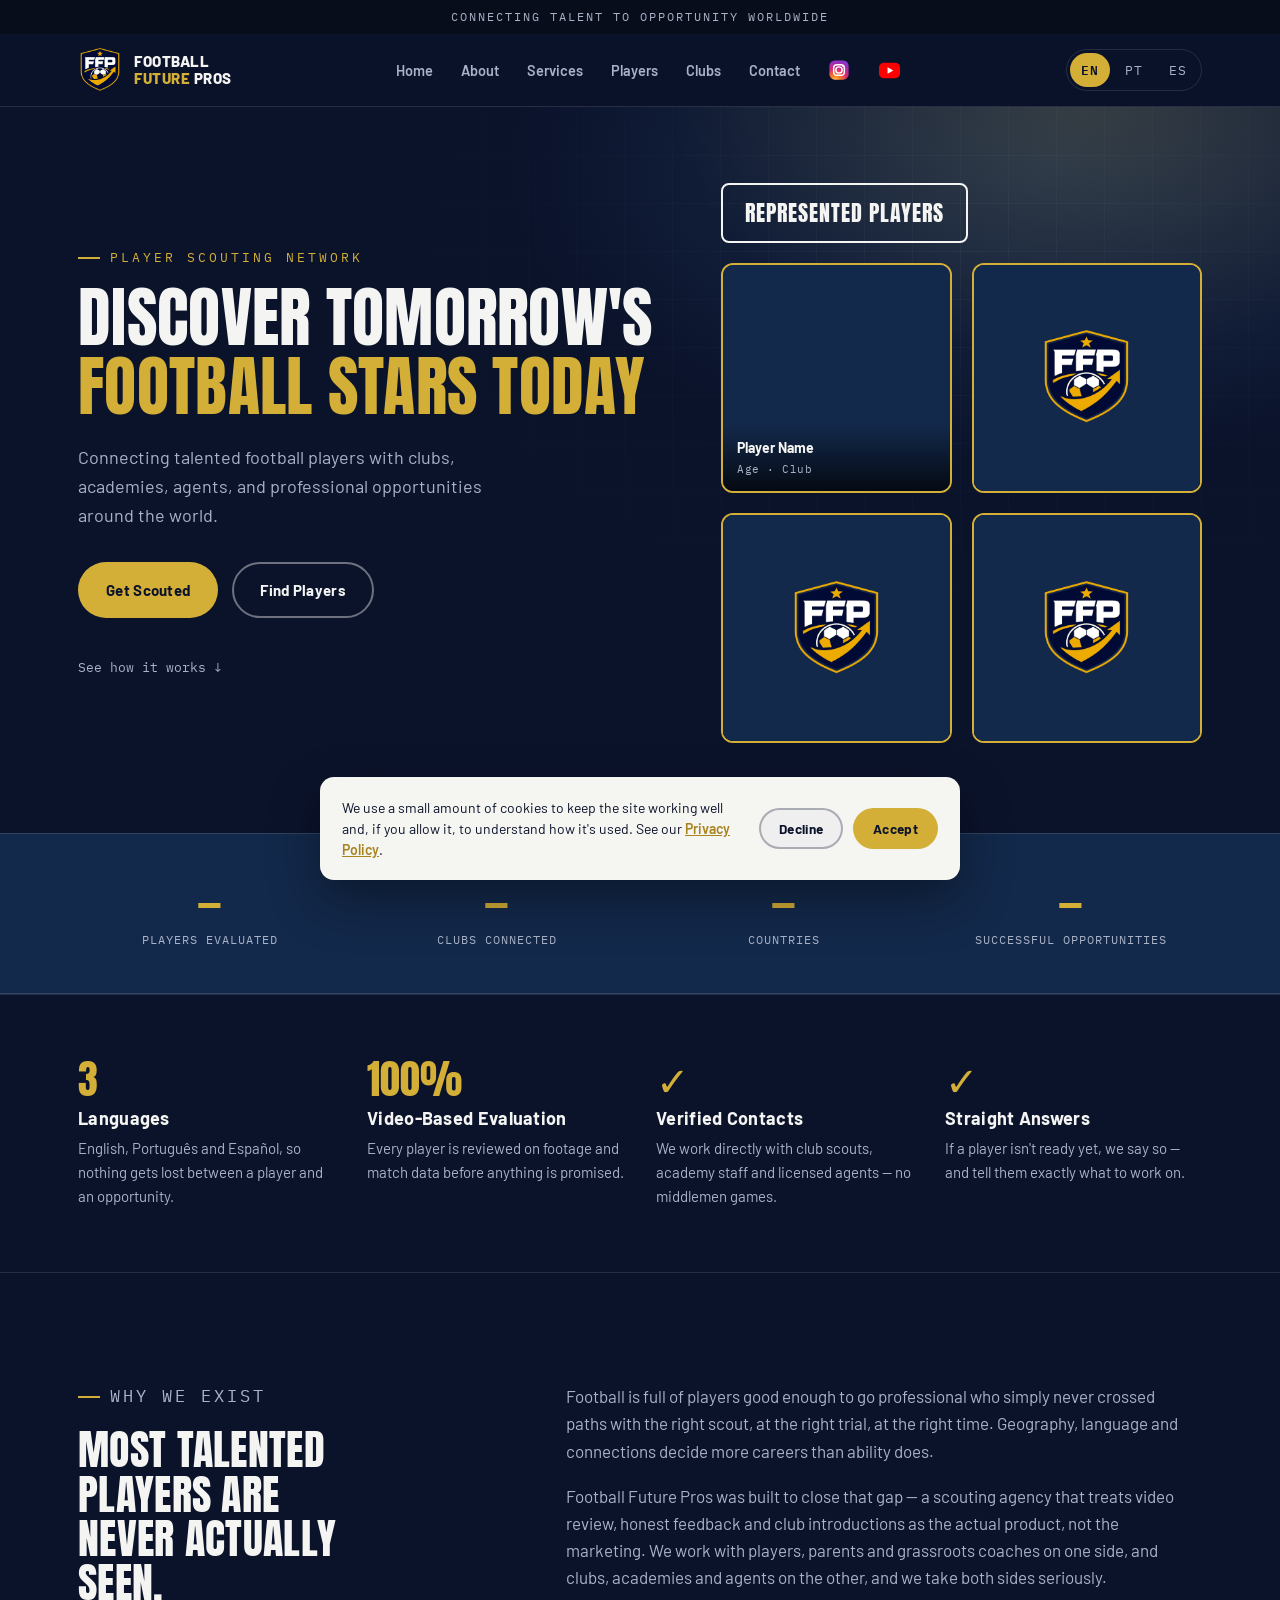
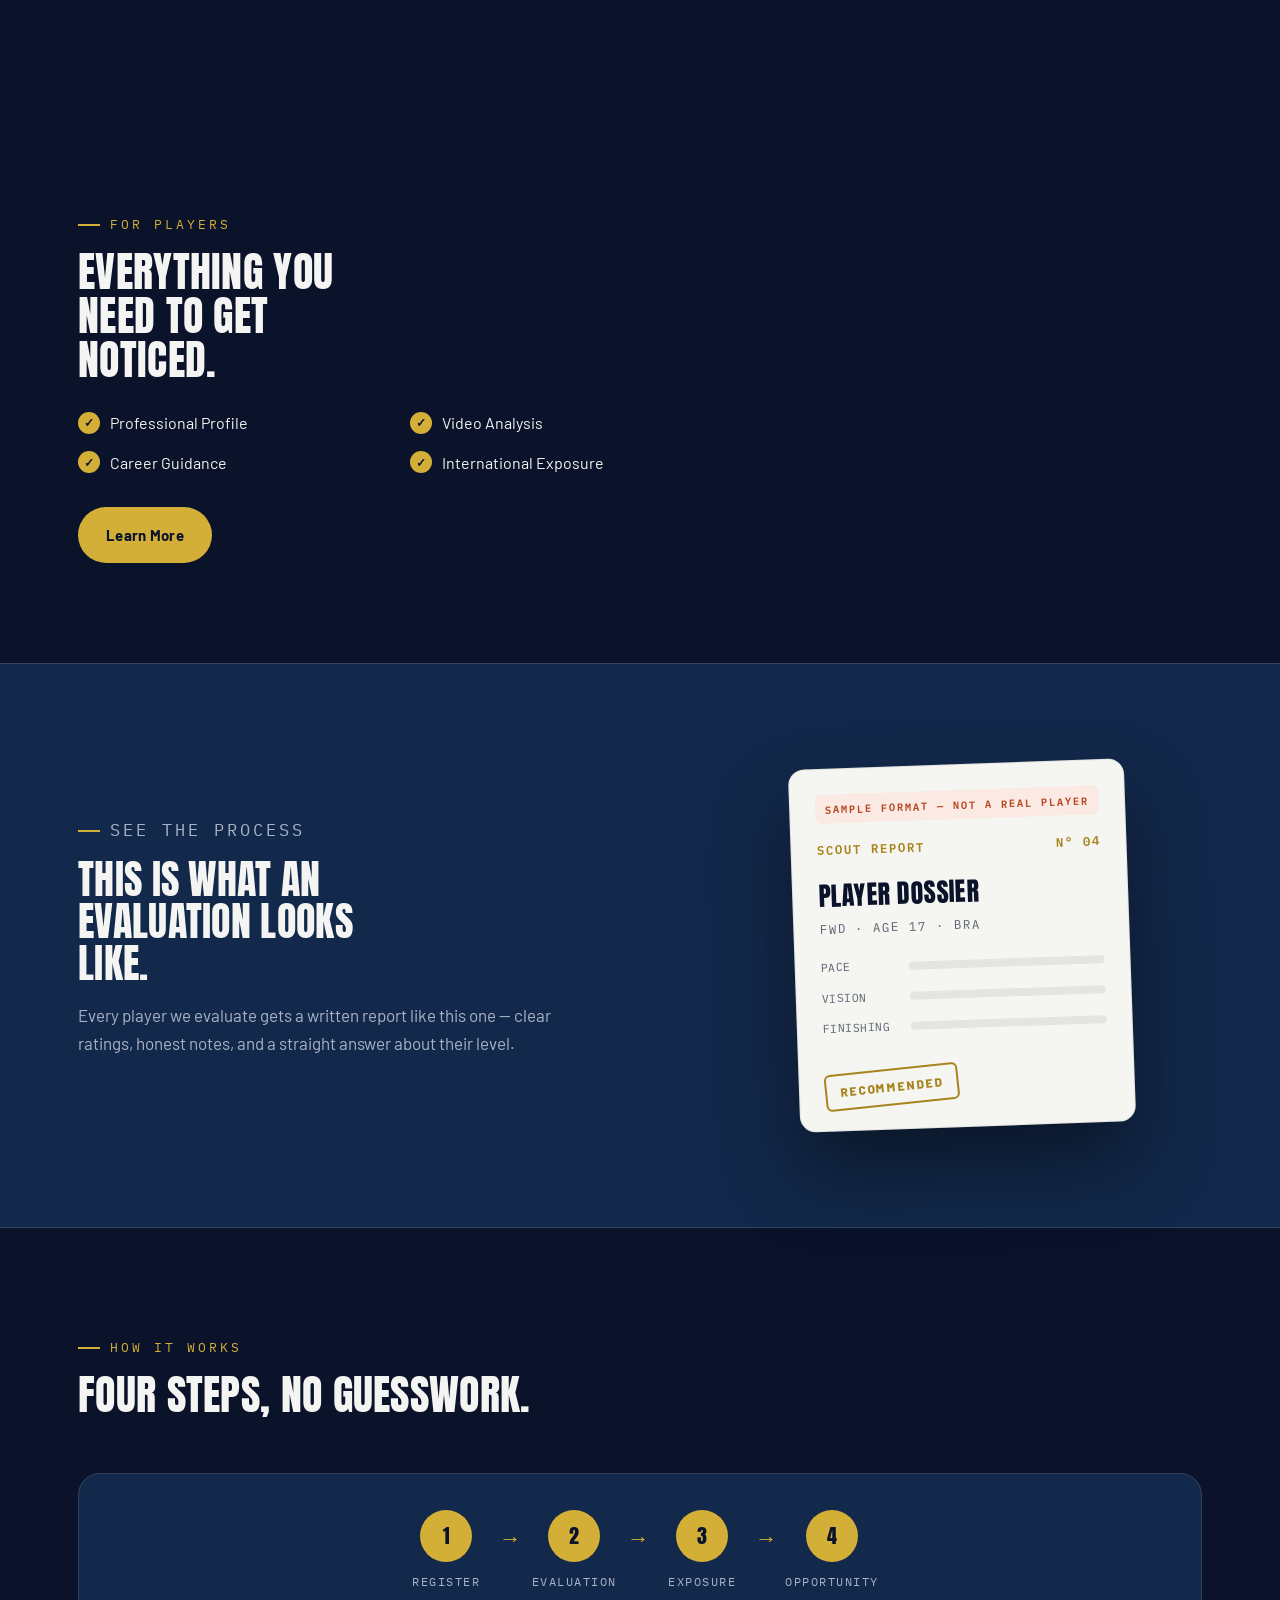
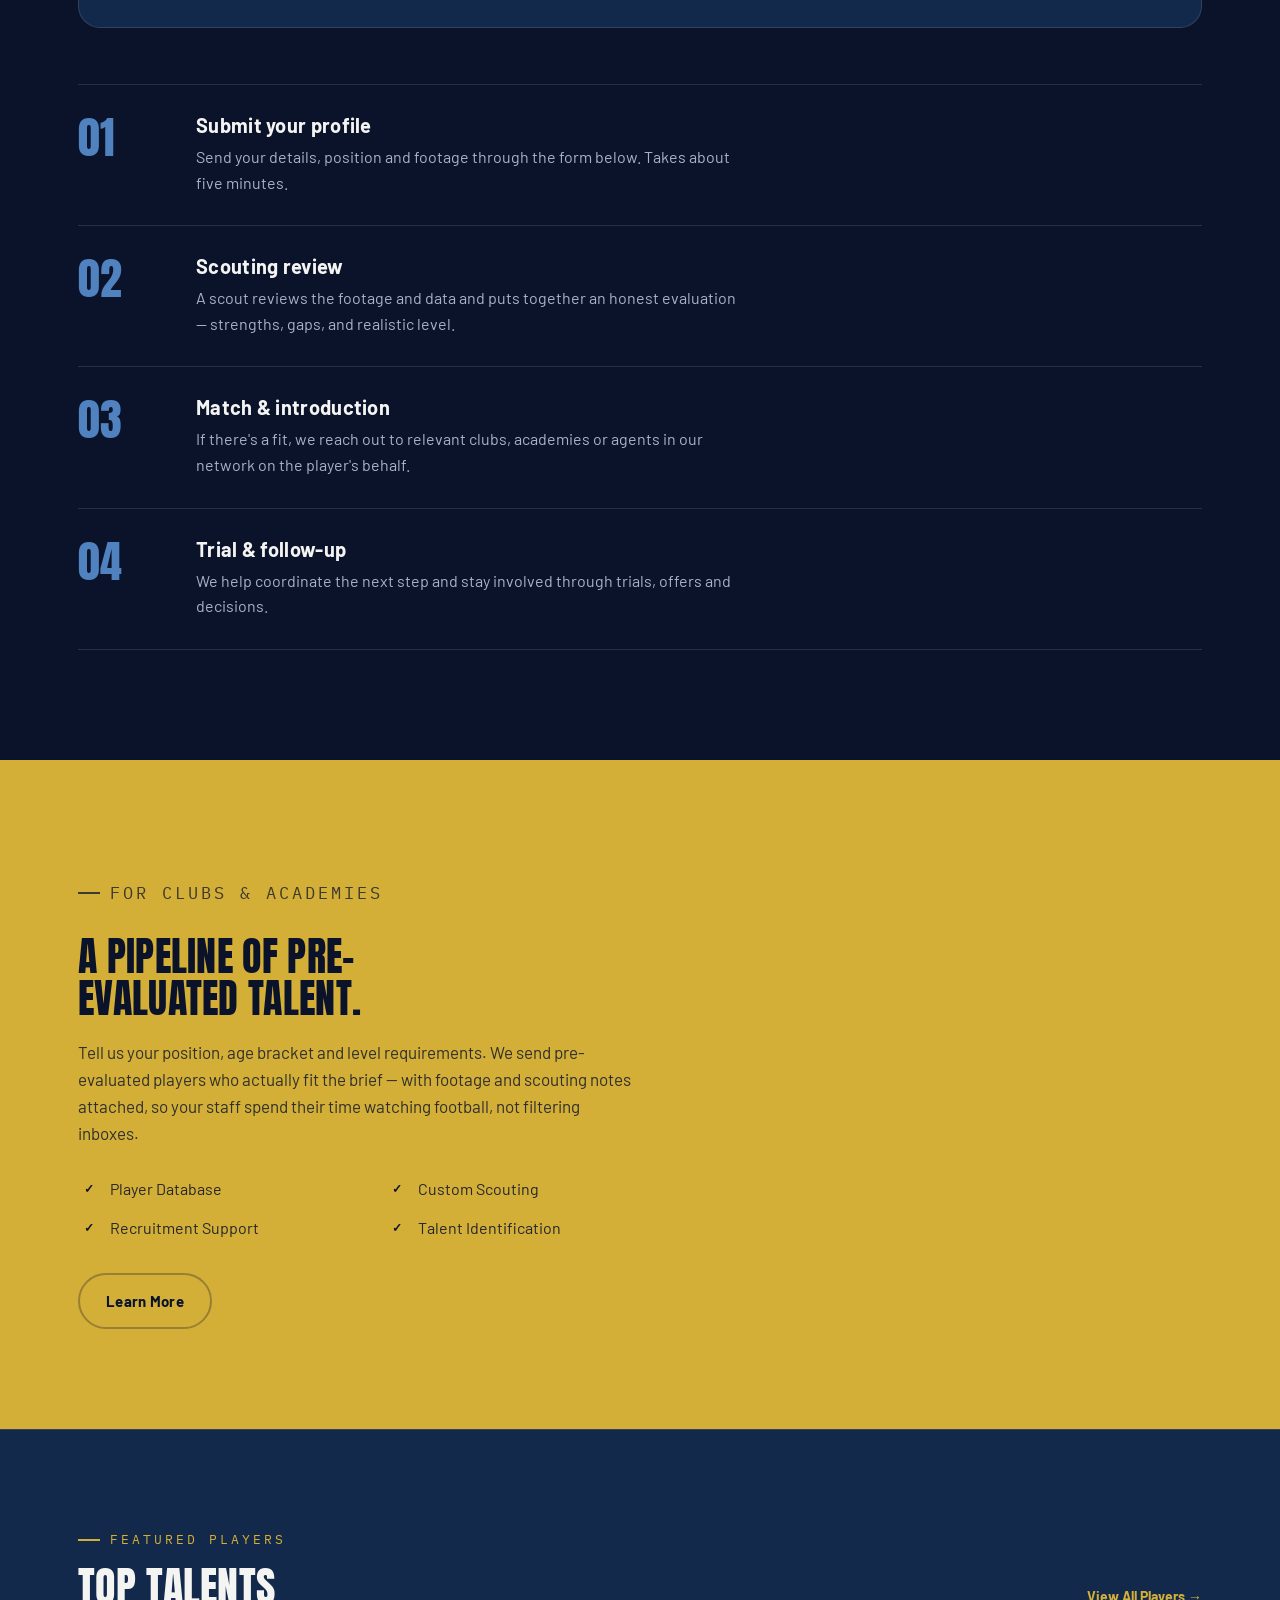
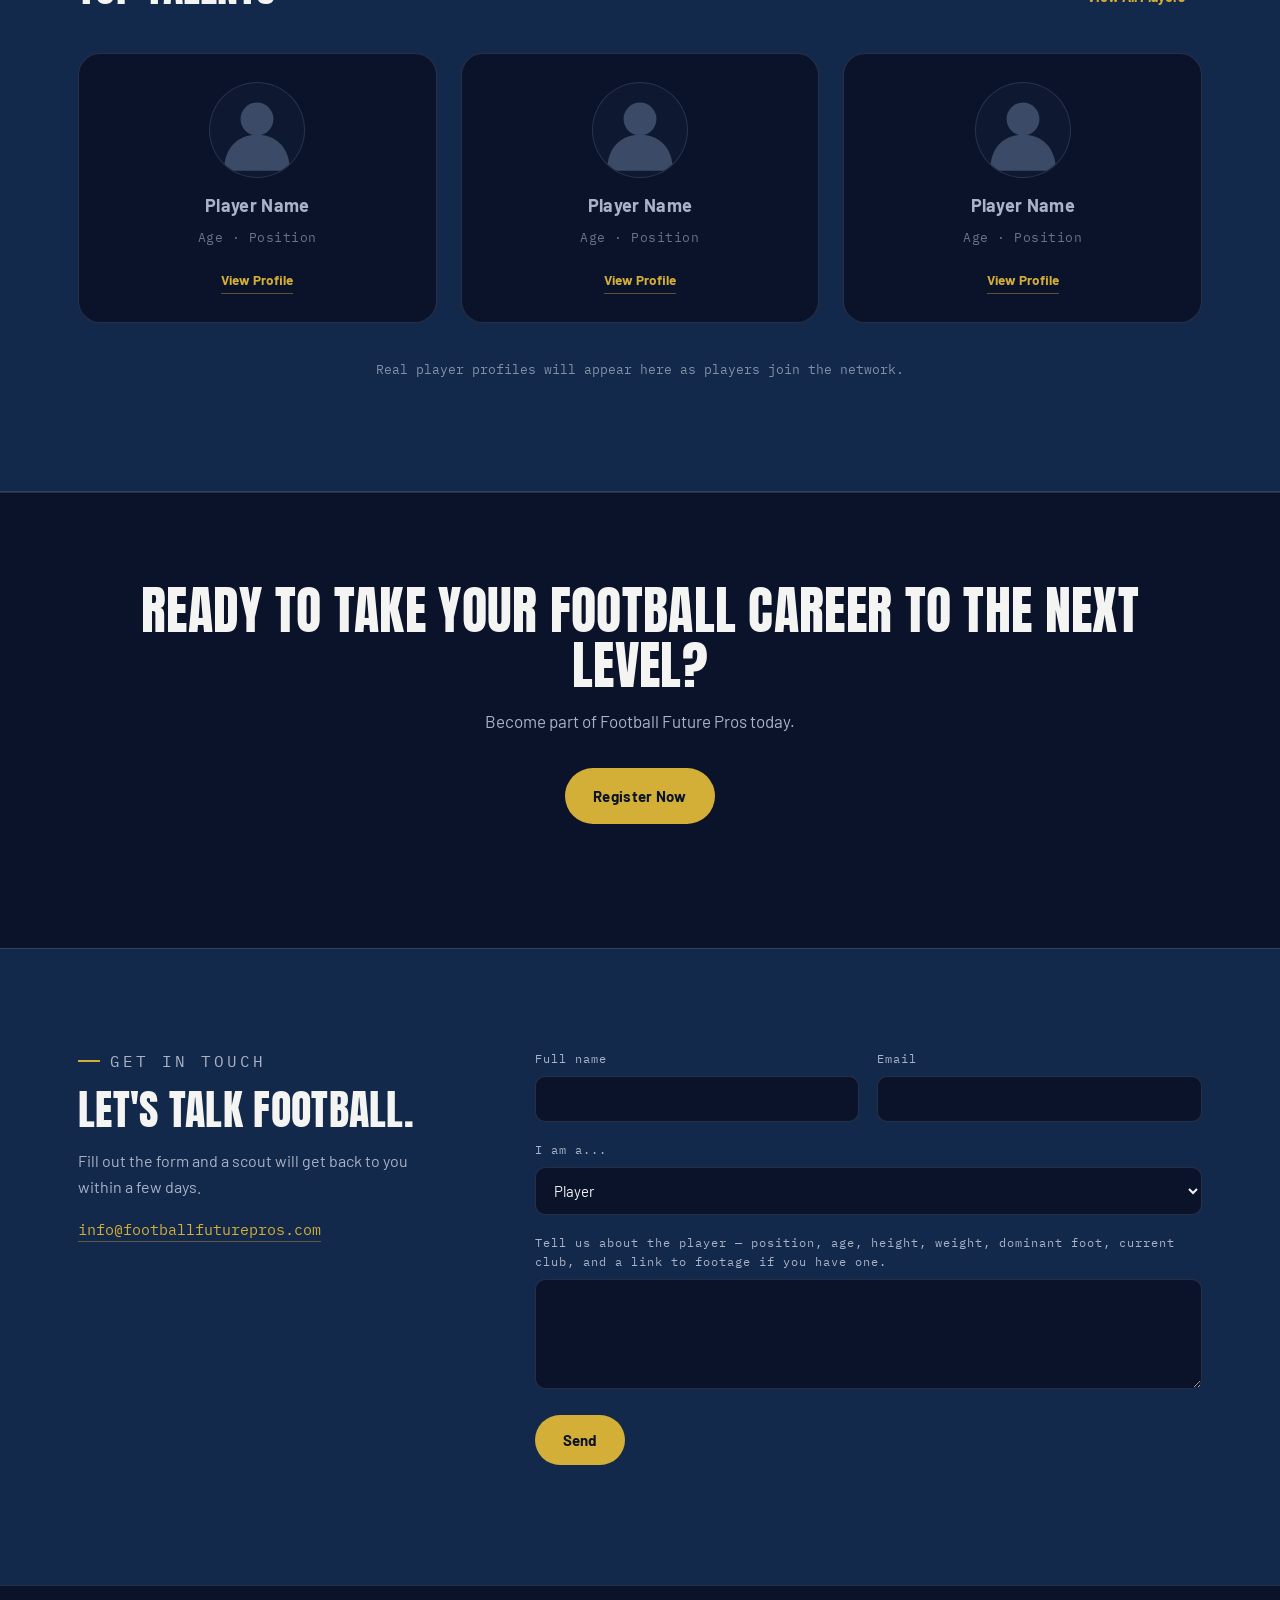
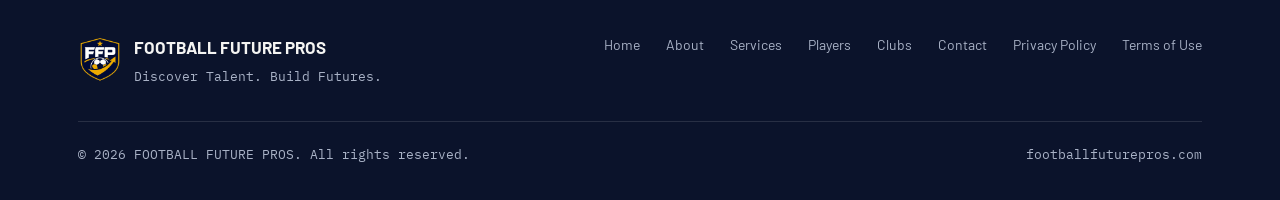
==== index.html @ 4bf9a5fc "Deixa icones de Instagram e YouTube coloridos com as cores oficiais" ====
<!DOCTYPE html>
<html lang="en">
<head>
<meta charset="UTF-8">
<meta name="viewport" content="width=device-width, initial-scale=1.0">
<title data-i18n="meta_title">Football Future Pros — Player Scouting &amp; Career Pathways</title>
<meta name="description" data-i18n-attr="content:meta_desc" content="Football Future Pros connects overlooked football talent with clubs, academies and agents worldwide.">

<link rel="icon" type="image/x-icon" href="assets/favicon.ico">
<link rel="apple-touch-icon" sizes="180x180" href="assets/apple-touch-icon-180.png">
<link rel="icon" type="image/png" sizes="192x192" href="assets/mark-badge-192.png">

<meta property="og:type" content="website">
<meta property="og:url" content="https://www.footballfuturepros.com/">
<meta property="og:title" data-i18n-attr="content:meta_title" content="Football Future Pros — Player Scouting & Career Pathways">
<meta property="og:description" data-i18n-attr="content:meta_desc" content="Football Future Pros connects overlooked football talent with clubs, academies and agents worldwide.">
<meta property="og:image" content="https://www.footballfuturepros.com/assets/og-image.png">
<meta name="twitter:card" content="summary_large_image">
<meta name="twitter:title" data-i18n-attr="content:meta_title" content="Football Future Pros">
<meta name="twitter:description" data-i18n-attr="content:meta_desc" content="Football Future Pros">
<meta name="twitter:image" content="https://www.footballfuturepros.com/assets/og-image.png">

<link rel="stylesheet" href="styles.css">
</head>
<body>

<div class="top-bar"><span data-i18n="top_bar">CONNECTING TALENT TO OPPORTUNITY WORLDWIDE</span></div>

<header class="site-header">
  <nav class="nav">
    <a href="#top" class="brand" aria-label="Football Future Pros — home">
      <img src="assets/logo-mark.png" alt="Football Future Pros" width="44" height="44" style="display:block;">
      <span class="brand-name">FOOTBALL<br><b>FUTURE</b> PROS</span>
    </a>

    <div class="nav-links" id="navLinks">
      <a href="#top" data-i18n="nav_home">Home</a>
      <a href="#about" data-i18n="nav_about">About</a>
      <a href="#process" data-i18n="nav_services">Services</a>
      <a href="#players" data-i18n="nav_players_link">Players</a>
      <a href="#clubs" data-i18n="nav_clubs_link">Clubs</a>
      <a href="#contact" data-i18n="nav_contact">Contact</a>
      <a href="https://instagram.com/footballfuturepros" target="_blank" rel="noopener" class="nav-social" aria-label="Instagram">
        <svg width="22" height="22" viewBox="0 0 24 24" aria-hidden="true">
          <defs>
            <radialGradient id="igGrad" cx="30%" cy="107%" r="150%">
              <stop offset="0%" stop-color="#FEDA75"/>
              <stop offset="18%" stop-color="#FA7E1E"/>
              <stop offset="43%" stop-color="#D62976"/>
              <stop offset="66%" stop-color="#962FBF"/>
              <stop offset="100%" stop-color="#4F5BD5"/>
            </radialGradient>
          </defs>
          <rect x="1.5" y="1.5" width="21" height="21" rx="6" fill="url(#igGrad)"/>
          <rect x="6.2" y="6.2" width="11.6" height="11.6" rx="3.6" fill="none" stroke="#FFFFFF" stroke-width="1.6"/>
          <circle cx="12" cy="12" r="3.4" fill="none" stroke="#FFFFFF" stroke-width="1.6"/>
          <circle cx="16.4" cy="7.6" r="1" fill="#FFFFFF"/>
        </svg>
      </a>
      <a href="https://youtube.com/@footballfuturepros" target="_blank" rel="noopener" class="nav-social" aria-label="YouTube">
        <svg width="23" height="23" viewBox="0 0 24 24" aria-hidden="true">
          <rect x="1" y="4" width="22" height="16" rx="5" fill="#FF0000"/>
          <path d="M10 8.5 L16 12 L10 15.5 Z" fill="#FFFFFF"/>
        </svg>
      </a>
    </div>

    <div class="nav-right">
      <div class="lang-switch" role="group" aria-label="Language">
        <button data-lang="en" type="button">EN</button>
        <button data-lang="pt" type="button">PT</button>
        <button data-lang="es" type="button">ES</button>
      </div>
      <button class="nav-toggle" id="navToggle" aria-label="Menu" aria-expanded="false">☰</button>
    </div>
  </nav>
</header>

<main id="top">

  <!-- HERO -->
  <section class="hero">
    <div class="wrap">
      <div>
        <p class="eyebrow" data-i18n="hero_eyebrow">PLAYER SCOUTING NETWORK</p>
        <h1><span data-i18n="hero_h1a">Discover Tomorrow's</span> <span class="gold" data-i18n="hero_h1_gold">Football Stars Today</span></h1>
        <p class="hero-sub" data-i18n="hero_sub">Connecting talented football players with clubs, academies, agents, and professional opportunities around the world.</p>
        <div class="hero-ctas">
          <a href="#contact" class="btn btn-gold" data-i18n="hero_cta_player">Get Scouted</a>
          <a href="#players" class="btn btn-outline" data-i18n="hero_cta_club">Find Players</a>
        </div>
        <a href="#process" class="hero-scroll"><span data-i18n="hero_scroll">See how it works</span> ↓</a>
      </div>

      <div class="agenciados reveal">
        <span class="agenciados-label" data-i18n="agents_label">REPRESENTED PLAYERS</span>
        <div class="agenciados-grid">
          <div class="agent-card" data-video="" data-photo="" data-youtube="C8HUbFKkeRc">
            <div class="agent-media">
              <div class="agent-placeholder"><img src="assets/logo-mark.png" class="agent-logo" alt="Football Future Pros"></div>
            </div>
            <div class="agent-overlay">
              <span class="agent-name" data-i18n="players_name_ph">Player Name</span>
              <span class="agent-meta"><span data-i18n="players_age_ph">Age</span> · <span data-i18n="players_club_ph">Club</span></span>
            </div>
          </div>
          <div class="agent-card" data-video="" data-photo="">
            <div class="agent-media">
              <div class="agent-placeholder"><img src="assets/logo-mark.png" class="agent-logo" alt="Football Future Pros"></div>
            </div>
            <div class="agent-overlay">
              <span class="agent-name" data-i18n="players_name_ph">Player Name</span>
              <span class="agent-meta"><span data-i18n="players_age_ph">Age</span> · <span data-i18n="players_club_ph">Club</span></span>
            </div>
          </div>
          <div class="agent-card" data-video="" data-photo="">
            <div class="agent-media">
              <div class="agent-placeholder"><img src="assets/logo-mark.png" class="agent-logo" alt="Football Future Pros"></div>
            </div>
            <div class="agent-overlay">
              <span class="agent-name" data-i18n="players_name_ph">Player Name</span>
              <span class="agent-meta"><span data-i18n="players_age_ph">Age</span> · <span data-i18n="players_club_ph">Club</span></span>
            </div>
          </div>
          <div class="agent-card" data-video="" data-photo="">
            <div class="agent-media">
              <div class="agent-placeholder"><img src="assets/logo-mark.png" class="agent-logo" alt="Football Future Pros"></div>
            </div>
            <div class="agent-overlay">
              <span class="agent-name" data-i18n="players_name_ph">Player Name</span>
              <span class="agent-meta"><span data-i18n="players_age_ph">Age</span> · <span data-i18n="players_club_ph">Club</span></span>
            </div>
          </div>
        </div>
      </div>
    </div>
  </section>

  <!--
    STATS BAR — placeholders on purpose.
    Once you have real numbers, replace the "—" inside each .stat-num span below.
    Example: <span class="stat-num">1,240+</span>
  -->
  <section class="stats-bar">
    <div class="wrap">
      <div class="stats-grid">
        <div class="stat-item">
          <span class="stat-num">—</span>
          <span class="stat-label" data-i18n="stats_item1">Players Evaluated</span>
        </div>
        <div class="stat-item">
          <span class="stat-num">—</span>
          <span class="stat-label" data-i18n="stats_item2">Clubs Connected</span>
        </div>
        <div class="stat-item">
          <span class="stat-num">—</span>
          <span class="stat-label" data-i18n="stats_item3">Countries</span>
        </div>
        <div class="stat-item">
          <span class="stat-num">—</span>
          <span class="stat-label" data-i18n="stats_item4">Successful Opportunities</span>
        </div>
      </div>
    </div>
  </section>

  <!-- TRUST STRIP -->
  <section class="trust">
    <div class="wrap">
      <div class="trust-grid">
        <div class="trust-item reveal">
          <span class="trust-big">3</span>
          <h3 data-i18n="trust4_title">Languages</h3>
          <p data-i18n="trust4_desc">English, Português and Español, so nothing gets lost.</p>
        </div>
        <div class="trust-item reveal">
          <span class="trust-big">100%</span>
          <h3 data-i18n="trust1_title">Video-Based Evaluation</h3>
          <p data-i18n="trust1_desc">Every player is reviewed on footage and match data before anything is promised.</p>
        </div>
        <div class="trust-item reveal">
          <span class="trust-big">✓</span>
          <h3 data-i18n="trust2_title">Verified Contacts</h3>
          <p data-i18n="trust2_desc">We work directly with club scouts, academy staff and licensed agents.</p>
        </div>
        <div class="trust-item reveal">
          <span class="trust-big">✓</span>
          <h3 data-i18n="trust3_title">Straight Answers</h3>
          <p data-i18n="trust3_desc">If a player isn't ready yet, we say so — and tell them what to work on.</p>
        </div>
      </div>
    </div>
  </section>

  <!-- ABOUT -->
  <section class="about" id="about">
    <div class="wrap about-grid">
      <div>
        <p class="eyebrow" data-i18n="about_eyebrow">WHY WE EXIST</p>
        <h2 class="reveal" data-i18n="about_title">Most talented players are never actually seen.</h2>
      </div>
      <div class="reveal">
        <p data-i18n="about_p1">Football is full of players good enough to go professional who simply never crossed paths with the right scout, at the right trial, at the right time.</p>
        <p data-i18n="about_p2">Football Future Pros was built to close that gap — a scouting agency that treats video review, honest feedback and club introductions as the actual product, not the marketing.</p>
      </div>
    </div>
  </section>

  <!-- FOR PLAYERS -->
  <section class="fp-fc" id="players">
    <div class="wrap">
      <div class="fp-fc-card reveal">
        <p class="eyebrow" data-i18n="fp_eyebrow">FOR PLAYERS</p>
        <h2 data-i18n="fp_title">Everything you need to get noticed.</h2>
        <ul class="check-list">
          <li><span data-i18n="fp_item1">Professional Profile</span></li>
          <li><span data-i18n="fp_item2">Video Analysis</span></li>
          <li><span data-i18n="fp_item3">Career Guidance</span></li>
          <li><span data-i18n="fp_item4">International Exposure</span></li>
        </ul>
        <a href="#contact" class="btn btn-gold" data-i18n="learn_more">Learn More</a>
      </div>
    </div>
  </section>

  <!-- SAMPLE SCOUT REPORT -->
  <section class="sample" id="sample">
    <div class="wrap sample-grid">
      <div>
        <p class="eyebrow" data-i18n="sample_eyebrow">SEE THE PROCESS</p>
        <h2 class="reveal" data-i18n="sample_title">This is what an evaluation looks like.</h2>
        <p data-i18n="sample_body">Every player we evaluate gets a written report like this one — clear ratings, honest notes, and a straight answer about their level.</p>
      </div>
      <div class="report-card reveal" id="sampleCard">
        <span class="rc-sample-tag" data-i18n="sample_tag">SAMPLE FORMAT — NOT A REAL PLAYER</span>
        <div class="rc-top"><span data-i18n="card_title">SCOUT REPORT</span><span data-i18n="card_number">N° 04</span></div>
        <div class="rc-name" data-i18n="card_name">Player Dossier</div>
        <div class="rc-pos" data-i18n="card_pos">FWD · AGE 17 · BRA</div>
        <div class="rc-bar"><span class="rc-label" data-i18n="card_pace">PACE</span><div class="rc-track"><div class="rc-fill" data-pct="88"></div></div></div>
        <div class="rc-bar"><span class="rc-label" data-i18n="card_vision">VISION</span><div class="rc-track"><div class="rc-fill" data-pct="76"></div></div></div>
        <div class="rc-bar"><span class="rc-label" data-i18n="card_finish">FINISHING</span><div class="rc-track"><div class="rc-fill" data-pct="91"></div></div></div>
        <span class="rc-stamp" data-i18n="card_stamp">RECOMMENDED</span>
      </div>
    </div>
  </section>

  <!-- PROCESS -->
  <section class="process" id="process">
    <div class="wrap">
      <div class="process-head">
        <p class="eyebrow" data-i18n="process_eyebrow">HOW IT WORKS</p>
        <h2 class="reveal" data-i18n="process_title">Four steps, no guesswork.</h2>
      </div>
      <div class="process-flow reveal">
        <div class="pf-node">
          <div class="pf-circle">1</div>
          <div class="pf-label" data-i18n="process_l1">Register</div>
        </div>
        <div class="pf-arrow">→</div>
        <div class="pf-node">
          <div class="pf-circle">2</div>
          <div class="pf-label" data-i18n="process_l2">Evaluation</div>
        </div>
        <div class="pf-arrow">→</div>
        <div class="pf-node">
          <div class="pf-circle">3</div>
          <div class="pf-label" data-i18n="process_l3">Exposure</div>
        </div>
        <div class="pf-arrow">→</div>
        <div class="pf-node">
          <div class="pf-circle">4</div>
          <div class="pf-label" data-i18n="process_l4">Opportunity</div>
        </div>
      </div>
      <div class="process-list">
        <div class="process-item reveal">
          <span class="process-step">01</span>
          <div><h3 data-i18n="p1_title">Submit your profile</h3><p data-i18n="p1_desc">Send your details, position and footage through the form below. Takes about five minutes.</p></div>
        </div>
        <div class="process-item reveal">
          <span class="process-step">02</span>
          <div><h3 data-i18n="p2_title">Scouting review</h3><p data-i18n="p2_desc">A scout reviews the footage and data and puts together an honest evaluation.</p></div>
        </div>
        <div class="process-item reveal">
          <span class="process-step">03</span>
          <div><h3 data-i18n="p3_title">Match &amp; introduction</h3><p data-i18n="p3_desc">If there's a fit, we reach out to relevant clubs, academies or agents on the player's behalf.</p></div>
        </div>
        <div class="process-item reveal">
          <span class="process-step">04</span>
          <div><h3 data-i18n="p4_title">Trial &amp; follow-up</h3><p data-i18n="p4_desc">We help coordinate the next step and stay involved through trials, offers and decisions.</p></div>
        </div>
      </div>
    </div>
  </section>

  <!-- CLUBS -->
  <section class="clubs" id="clubs">
    <div class="wrap clubs-grid">
      <div>
        <p class="eyebrow" data-i18n="fc_eyebrow">FOR CLUBS &amp; ACADEMIES</p>
        <h2 class="reveal" data-i18n="fc_title">A pipeline of pre-evaluated talent.</h2>
        <p data-i18n="clubs_p">Tell us your position, age bracket and level requirements. We send pre-evaluated players who actually fit the brief, with footage and scouting notes attached.</p>
        <ul class="check-list check-list-dark">
          <li><span data-i18n="fc_item1">Player Database</span></li>
          <li><span data-i18n="fc_item2">Custom Scouting</span></li>
          <li><span data-i18n="fc_item3">Recruitment Support</span></li>
          <li><span data-i18n="fc_item4">Talent Identification</span></li>
        </ul>
        <a href="#contact" class="btn btn-outline-dark" data-i18n="learn_more">Learn More</a>
      </div>
    </div>
  </section>

  <!--
    FEATURED PLAYERS — template cards, ready for real players.
    To add a real player: replace the avatar-placeholder div with a real <img>,
    and swap the data-i18n placeholder spans for the player's actual name, age and position.
  -->
  <section class="players" id="featured-players">
    <div class="wrap">
      <div class="players-head players-head-row">
        <div>
          <p class="eyebrow" data-i18n="players_eyebrow">FEATURED PLAYERS</p>
          <h2 class="reveal" data-i18n="players_title">Top Talents</h2>
        </div>
        <a href="#contact" class="players-viewall"><span data-i18n="view_all_players">View All Players</span> →</a>
      </div>
      <div class="players-grid">
        <div class="player-card reveal">
          <div class="avatar-placeholder">
            <svg viewBox="0 0 120 120" aria-hidden="true"><circle cx="60" cy="46" r="21" fill="#3B4A66"/><path d="M18 112 C18 82 36 66 60 66 C84 66 102 82 102 112 Z" fill="#3B4A66"/></svg>
          </div>
          <h3 data-i18n="players_name_ph">Player Name</h3>
          <p class="player-meta"><span data-i18n="players_age_ph">Age</span> · <span data-i18n="players_pos_ph">Position</span></p>
          <a href="#contact" class="player-link" data-i18n="players_view">View Profile</a>
        </div>
        <div class="player-card reveal">
          <div class="avatar-placeholder">
            <svg viewBox="0 0 120 120" aria-hidden="true"><circle cx="60" cy="46" r="21" fill="#3B4A66"/><path d="M18 112 C18 82 36 66 60 66 C84 66 102 82 102 112 Z" fill="#3B4A66"/></svg>
          </div>
          <h3 data-i18n="players_name_ph">Player Name</h3>
          <p class="player-meta"><span data-i18n="players_age_ph">Age</span> · <span data-i18n="players_pos_ph">Position</span></p>
          <a href="#contact" class="player-link" data-i18n="players_view">View Profile</a>
        </div>
        <div class="player-card reveal">
          <div class="avatar-placeholder">
            <svg viewBox="0 0 120 120" aria-hidden="true"><circle cx="60" cy="46" r="21" fill="#3B4A66"/><path d="M18 112 C18 82 36 66 60 66 C84 66 102 82 102 112 Z" fill="#3B4A66"/></svg>
          </div>
          <h3 data-i18n="players_name_ph">Player Name</h3>
          <p class="player-meta"><span data-i18n="players_age_ph">Age</span> · <span data-i18n="players_pos_ph">Position</span></p>
          <a href="#contact" class="player-link" data-i18n="players_view">View Profile</a>
        </div>
      </div>
      <p class="players-note" data-i18n="players_note">Real player profiles will appear here as players join the network.</p>
    </div>
  </section>

  <!-- CTA BAND -->
  <section class="cta-band">
    <div class="wrap">
      <h2 class="reveal" data-i18n="cta_title">Ready to Take Your Football Career to the Next Level?</h2>
      <p data-i18n="cta_sub">Become part of Football Future Pros today.</p>
      <div class="hero-ctas">
        <a href="#contact" class="btn btn-gold" data-i18n="cta_player">Register Now</a>
      </div>
    </div>
  </section>

  <!-- CONTACT -->
  <section class="contact" id="contact">
    <div class="wrap contact-grid">
      <div class="contact-side">
        <p class="eyebrow" data-i18n="contact_eyebrow">GET IN TOUCH</p>
        <h2 data-i18n="contact_title">Let's talk football.</h2>
        <p data-i18n="contact_sub">Fill out the form and a scout will get back to you.</p>
        <a class="contact-email" id="contactEmail" href="mailto:info@footballfuturepros.com">info@footballfuturepros.com</a>
      </div>
      <div>
        <form class="ffp-form" id="ffpForm" action="https://formspree.io/f/xrenjwyb" method="POST">
          <div class="form-row">
            <div class="field">
              <label for="fname" data-i18n="form_name">Full name</label>
              <input id="fname" name="name" type="text" required>
            </div>
            <div class="field">
              <label for="femail" data-i18n="form_email">Email</label>
              <input id="femail" name="email" type="email" required>
            </div>
          </div>
          <div class="field">
            <label for="frole" data-i18n="form_role">I am a...</label>
            <select id="frole" name="role">
              <option data-i18n="role_player" value="Player">Player</option>
              <option data-i18n="role_parent" value="Parent/Guardian">Parent / Guardian</option>
              <option data-i18n="role_club" value="Club/Academy">Club / Academy</option>
              <option data-i18n="role_agent" value="Agent">Agent</option>
              <option data-i18n="role_other" value="Other">Other</option>
            </select>
          </div>
          <div class="field">
            <label for="fmsg" data-i18n="form_message">Tell us about the player</label>
            <textarea id="fmsg" name="message" required></textarea>
          </div>
          <div style="display:flex; align-items:center; gap:18px; flex-wrap:wrap;">
            <button type="submit" class="btn btn-gold" data-i18n="form_submit">Send</button>
            <span class="form-status" id="formStatus"></span>
          </div>
        </form>
      </div>
    </div>
  </section>

</main>

<footer>
  <div class="wrap">
    <div class="footer-grid">
      <div class="footer-brand">
        <img src="assets/logo-mark.png" alt="Football Future Pros" width="44" height="44" style="display:block;">
        <div>
          <strong>FOOTBALL FUTURE PROS</strong>
          <span data-i18n="footer_tagline">Player scouting &amp; career pathways.</span>
        </div>
      </div>
      <div class="footer-links">
        <a href="#top" data-i18n="nav_home">Home</a>
        <a href="#about" data-i18n="nav_about">About</a>
        <a href="#process" data-i18n="nav_services">Services</a>
        <a href="#players" data-i18n="nav_players_link">Players</a>
        <a href="#clubs" data-i18n="nav_clubs_link">Clubs</a>
        <a href="#contact" data-i18n="nav_contact">Contact</a>
        <a href="privacy.html" data-i18n="nav_privacy">Privacy Policy</a>
        <a href="terms.html" data-i18n="nav_terms">Terms of Use</a>
      </div>
    </div>
    <div class="footer-bottom">
      <span>© <span id="year">2026</span> FOOTBALL FUTURE PROS. <span data-i18n="footer_rights">All rights reserved.</span></span>
      <span>footballfuturepros.com</span>
    </div>
  </div>
</footer>

<script src="i18n.js"></script>
<script src="script.js"></script>
</body>
</html>
---- styles.css ----
@import url('https://fonts.googleapis.com/css2?family=Anton&family=Barlow:ital,wght@0,400;0,500;0,600;0,700;0,800;1,500&family=IBM+Plex+Mono:wght@400;500;600&family=Poppins:wght@500;600;700;800&display=swap');

:root{
  --pitch-ink:#0B132B;
  --pitch-ink-2:#13294B;
  --floodlight:#F4F4F2;
  --floodlight-dim:#A9B2C6;
  --turf:#3E6B9E;
  --turf-bright:#4F82BE;
  --gold:#D4AF37;
  --gold-deep:#A8841F;
  --slate:#0B132B;
  --paper:#F5F5F1;
  --line-dark:rgba(244,244,242,0.12);
  --line-light:rgba(11,19,43,0.12);
  --radius:14px;
  --radius-lg:22px;
  --maxw:1180px;
  --ff-display:'Anton', 'Arial Narrow', sans-serif;
  --ff-body:'Barlow', 'Helvetica Neue', Arial, sans-serif;
  --ff-mono:'IBM Plex Mono', ui-monospace, monospace;
}

*,*::before,*::after{box-sizing:border-box;}
html{scroll-behavior:smooth;}
body{
  margin:0;
  background:var(--pitch-ink);
  color:var(--floodlight);
  font-family:var(--ff-body);
  font-size:17px;
  line-height:1.6;
  -webkit-font-smoothing:antialiased;
}
img,svg{display:block;max-width:100%;}
a{color:inherit;}
.wrap{max-width:var(--maxw);margin:0 auto;padding:0 28px;}
section{position:relative;}

.eyebrow{
  font-family:var(--ff-mono);
  font-size:13px;
  letter-spacing:3px;
  color:var(--gold);
  margin:0 0 14px;
  display:flex;
  align-items:center;
  gap:10px;
}
.eyebrow::before{content:"";width:22px;height:2px;background:var(--gold);display:inline-block;}

h1,h2,h3{font-family:var(--ff-display);font-weight:400;letter-spacing:0.3px;line-height:1.05;margin:0;text-transform:uppercase;}
.gold{color:var(--gold);}
.turf-text{color:var(--turf-bright);}

/* Buttons */
.btn{
  display:inline-flex;align-items:center;justify-content:center;gap:10px;
  font-family:var(--ff-body);font-weight:700;font-size:15px;letter-spacing:0.3px;
  padding:14px 26px;border-radius:999px;border:2px solid transparent;cursor:pointer;
  text-decoration:none;transition:transform .15s ease, background .2s ease, border-color .2s ease, color .2s ease;
}
.btn:active{transform:scale(0.97);}
.btn-gold{background:var(--gold);color:var(--slate);}
.btn-gold:hover{background:#e0bd5c;}
.btn-outline{border-color:rgba(255,255,255,0.4);color:var(--floodlight);}
.btn-outline:hover{border-color:var(--floodlight);background:rgba(255,255,255,0.06);}
.btn-outline-dark{border-color:rgba(11,19,43,0.3);color:var(--slate);}
.btn-outline-dark:hover{border-color:var(--slate);background:rgba(11,19,43,0.06);}
:focus-visible{outline:3px solid var(--gold);outline-offset:3px;}

/* NAV */
header.site-header{
  position:sticky;top:0;z-index:50;
  border-bottom:1px solid var(--line-dark);
}
header.site-header::before{
  content:"";position:absolute;inset:0;z-index:-1;
  background:rgba(11,19,43,0.86);
  backdrop-filter:blur(10px);
}
.nav{display:flex;align-items:center;justify-content:space-between;padding:14px 28px;max-width:var(--maxw);margin:0 auto;}
.brand{display:flex;align-items:center;gap:12px;text-decoration:none;}
.brand-name{font-family:var(--ff-body);font-weight:800;font-size:15px;letter-spacing:0.5px;color:var(--floodlight);line-height:1.15;}
.brand-name b{color:var(--gold);font-weight:800;}
.nav-links{display:flex;align-items:center;gap:28px;}
.nav-links a{
  font-size:14.5px;font-weight:600;text-decoration:none;color:var(--floodlight-dim);
  transition:color .2s ease;
}
.nav-links a:hover{color:var(--floodlight);}
.nav-social{display:flex;align-items:center;}
.nav-right{display:flex;align-items:center;gap:18px;}
.lang-switch{display:flex;gap:4px;border:1px solid var(--line-dark);border-radius:999px;padding:3px;font-family:var(--ff-mono);}
.lang-switch button{
  background:transparent;border:none;color:var(--floodlight-dim);font-family:var(--ff-mono);
  font-size:12.5px;letter-spacing:1px;padding:6px 11px;border-radius:999px;cursor:pointer;transition:.2s;
}
.lang-switch button.active{background:var(--gold);color:var(--slate);font-weight:600;}
.nav-toggle{display:none;background:none;border:none;color:var(--floodlight);font-size:26px;cursor:pointer;}

@media (max-width:920px){
  .nav-links{
    position:fixed;top:64px;left:0;right:0;bottom:0;z-index:40;
    background:var(--pitch-ink);flex-direction:column;
    padding:30px 28px;gap:22px;transform:translateX(100%);transition:transform .25s ease;
    border-top:1px solid var(--line-dark);
    overflow-y:auto;
    height:auto;
  }
  .nav-links.open{transform:translateX(0);}
  .nav-links a{font-size:20px;}
  .nav-toggle{display:block;}
  .nav-cta-desktop{display:none;}
}

/* HERO */
.hero{
  padding:76px 0 90px;
  overflow:hidden;
  position:relative;
  background:
    radial-gradient(ellipse 700px 420px at 85% 0%, rgba(212,175,55,0.16), transparent 60%),
    radial-gradient(ellipse 900px 500px at 82% 8%, rgba(62,107,158,0.28), transparent 60%),
    var(--pitch-ink);
}
.hero::before{
  content:"";position:absolute;inset:0;pointer-events:none;
  background-image:
    linear-gradient(rgba(255,255,255,0.035) 1px, transparent 1px),
    linear-gradient(90deg, rgba(255,255,255,0.035) 1px, transparent 1px);
  background-size:48px 48px;
  mask-image:radial-gradient(ellipse 900px 600px at 75% 20%, black, transparent 70%);
}
.hero .wrap{display:grid;grid-template-columns:1.1fr 0.9fr;gap:56px;align-items:center;}
.hero h1{font-size:clamp(38px,5.4vw,66px);}
.hero-sub{font-size:18px;color:var(--floodlight-dim);max-width:46ch;margin:22px 0 32px;}
.hero-ctas{display:flex;flex-wrap:wrap;gap:14px;margin-bottom:34px;}
.hero-scroll{font-family:var(--ff-mono);font-size:13px;color:var(--floodlight-dim);display:inline-flex;align-items:center;gap:8px;text-decoration:none;}
.hero-scroll:hover{color:var(--gold);}

/* Scout report card (signature element) */
.report-card{
  background:var(--paper);color:var(--slate);border-radius:16px;padding:26px 26px 24px;
  box-shadow:0 40px 80px rgba(0,0,0,0.45);
  transform:rotate(3deg);
  max-width:360px;margin-left:auto;
  position:relative;
}
.report-card::before{
  content:"";position:absolute;inset:0;border-radius:16px;border:1px solid rgba(11,19,43,0.08);pointer-events:none;
}
.rc-top{display:flex;justify-content:space-between;align-items:center;font-family:var(--ff-mono);font-size:12.5px;letter-spacing:1px;color:var(--gold-deep);margin-bottom:16px;font-weight:600;}
.rc-name{font-family:var(--ff-display);font-size:26px;text-transform:uppercase;letter-spacing:0.5px;margin-bottom:2px;}
.rc-pos{font-family:var(--ff-mono);font-size:12.5px;color:#5B6472;letter-spacing:1px;margin-bottom:20px;}
.rc-bar{display:flex;align-items:center;gap:12px;margin-bottom:12px;}
.rc-label{font-family:var(--ff-mono);font-size:11.5px;color:#5B6472;width:76px;flex-shrink:0;letter-spacing:0.5px;}
.rc-track{flex:1;height:8px;background:#E4E4E0;border-radius:4px;overflow:hidden;}
.rc-fill{height:100%;background:var(--turf);border-radius:4px;width:0;transition:width 1.1s cubic-bezier(.2,.8,.2,1);}
.rc-stamp{
  margin-top:20px;display:inline-block;border:2px solid var(--gold-deep);color:var(--gold-deep);
  font-weight:800;font-size:12px;letter-spacing:2px;padding:7px 13px;border-radius:6px;transform:rotate(-4deg);
  font-family:var(--ff-body);
}

@media (max-width:920px){
  .hero .wrap{grid-template-columns:1fr;}
  .hero-art{margin:0 auto;max-width:320px;}
}

.hero-art{display:flex;justify-content:center;align-items:center;}
.hero-art img{width:100%;max-width:400px;height:auto;filter:drop-shadow(0 30px 50px rgba(0,0,0,0.45));}

/* Agenciados video-teaser grid */
.agenciados{width:100%;}
.agenciados-label{
  display:inline-block;font-family:var(--ff-display);font-size:22px;letter-spacing:1px;
  color:var(--floodlight);border:2px solid var(--floodlight);padding:10px 22px;border-radius:8px;
  margin-bottom:20px;text-transform:uppercase;
}
.agenciados-grid{display:grid;grid-template-columns:1fr 1fr;gap:20px;}
.agent-card{
  position:relative;aspect-ratio:1/1;border-radius:12px;overflow:hidden;
  border:2px solid var(--gold);background:var(--pitch-ink-2);
}
.agent-media{position:absolute;inset:0;display:flex;align-items:center;justify-content:center;background:var(--pitch-ink-2);}
.agent-media video{width:100%;height:100%;object-fit:cover;}
.agent-youtube{
  position:absolute;top:50%;left:50%;
  width:178%;height:100%;
  transform:translate(-50%,-50%);
  border:none;pointer-events:none;
}
.agent-placeholder{
  position:absolute;inset:0;z-index:2;
  display:flex;align-items:center;justify-content:center;
  background:var(--pitch-ink-2);
  transition:opacity .6s ease;
}
.agent-placeholder.is-hidden{opacity:0;pointer-events:none;}
.agent-logo{width:42%;height:auto;}
.agent-overlay{
  position:absolute;left:0;right:0;bottom:0;padding:12px 14px;
  background:linear-gradient(0deg, rgba(0,0,0,0.75), rgba(0,0,0,0));
  display:flex;flex-direction:column;gap:2px;
}
.agent-name{font-family:var(--ff-body);font-weight:700;font-size:14px;color:var(--floodlight);}
.agent-meta{font-family:var(--ff-mono);font-size:11px;color:var(--floodlight-dim);letter-spacing:0.5px;}
@media (max-width:920px){
  .agenciados{max-width:420px;margin:0 auto;}
}
@media (max-width:480px){
  .agenciados-grid{gap:12px;}
  .agenciados-label{font-size:17px;padding:8px 16px;}
}

/* Trust strip */
.trust{padding:64px 0;border-top:1px solid var(--line-dark);border-bottom:1px solid var(--line-dark);}
.trust-grid{display:grid;grid-template-columns:repeat(4,1fr);gap:32px;}
.trust-item h3{font-family:var(--ff-body);text-transform:none;font-weight:700;font-size:18px;margin-bottom:8px;}
.trust-item p{color:var(--floodlight-dim);font-size:15px;margin:0;}
.trust-num{font-family:var(--ff-mono);color:var(--gold);font-size:13px;margin-bottom:10px;display:block;}
.trust-big{font-family:var(--ff-display);color:var(--gold);font-size:40px;line-height:1;margin-bottom:10px;display:block;}
@media (max-width:920px){.trust-grid{grid-template-columns:1fr 1fr;}}
@media (max-width:560px){.trust-grid{grid-template-columns:1fr;}}

/* About */
.about{padding:110px 0;}
.about-grid{display:grid;grid-template-columns:0.8fr 1.2fr;gap:64px;align-items:start;}
.about h2{font-size:clamp(28px,3.6vw,42px);max-width:14ch;}
.about p{color:var(--floodlight-dim);font-size:17px;margin:0 0 18px;max-width:62ch;}
.about p:last-child{margin-bottom:0;}
@media (max-width:860px){.about-grid{grid-template-columns:1fr;gap:24px;}}

/* Services */
.services{padding:100px 0;background:var(--pitch-ink-2);border-top:1px solid var(--line-dark);border-bottom:1px solid var(--line-dark);}
.services-head{max-width:640px;margin-bottom:52px;}
.services h2{font-size:clamp(28px,3.6vw,42px);}
.svc-grid{display:grid;grid-template-columns:repeat(4,1fr);gap:1px;background:var(--line-dark);border:1px solid var(--line-dark);border-radius:var(--radius-lg);overflow:hidden;}
.svc-card{background:var(--pitch-ink-2);padding:32px 26px;}
.svc-num{font-family:var(--ff-mono);color:var(--gold);font-size:13px;display:block;margin-bottom:22px;}
.svc-card h3{font-family:var(--ff-body);text-transform:none;font-weight:700;font-size:19px;margin-bottom:10px;}
.svc-card p{color:var(--floodlight-dim);font-size:15px;margin:0;}
@media (max-width:920px){.svc-grid{grid-template-columns:1fr 1fr;}}
@media (max-width:560px){.svc-grid{grid-template-columns:1fr;}}

/* Process */
.process{padding:110px 0;}
.process-head{max-width:640px;margin-bottom:56px;}
.process h2{font-size:clamp(28px,3.6vw,42px);}
.process-list{display:flex;flex-direction:column;}
.process-item{
  display:grid;grid-template-columns:90px 1fr;gap:28px;padding:30px 0;border-top:1px solid var(--line-dark);
}
.process-list .process-item:last-child{border-bottom:1px solid var(--line-dark);}
.process-step{font-family:var(--ff-display);font-size:44px;color:var(--turf-bright);line-height:1;}
.process-item h3{font-family:var(--ff-body);text-transform:none;font-weight:700;font-size:20px;margin-bottom:8px;}
.process-item p{color:var(--floodlight-dim);margin:0;max-width:60ch;font-size:16px;}
@media (max-width:600px){.process-item{grid-template-columns:1fr;gap:8px;}.process-step{font-size:30px;}}

/* Clubs */
.clubs{padding:100px 0;background:var(--gold);color:var(--slate);}
.clubs .eyebrow{color:var(--slate);opacity:0.75;}
.clubs .eyebrow::before{background:var(--slate);}
.clubs-grid{display:grid;grid-template-columns:1.1fr 0.9fr;gap:48px;align-items:center;}
.clubs h2{font-size:clamp(28px,3.6vw,40px);max-width:16ch;color:var(--slate);}
.clubs p{font-size:17px;max-width:56ch;margin:20px 0 28px;color:rgba(11,19,43,0.82);}
@media (max-width:860px){.clubs-grid{grid-template-columns:1fr;}}

/* CTA band */
.cta-band{padding:90px 0;text-align:center;border-top:1px solid var(--line-dark);}
.cta-band h2{font-size:clamp(30px,4.4vw,52px);margin-bottom:16px;}
.cta-band p{color:var(--floodlight-dim);font-size:17px;max-width:52ch;margin:0 auto 32px;}
.cta-band .hero-ctas{justify-content:center;}

/* Contact */
.contact{padding:100px 0 120px;background:var(--pitch-ink-2);border-top:1px solid var(--line-dark);}
.contact-grid{display:grid;grid-template-columns:0.75fr 1.25fr;gap:56px;}
.contact h2{font-size:clamp(28px,3.6vw,42px);margin-bottom:16px;}
.contact-side p{color:var(--floodlight-dim);font-size:16px;max-width:38ch;}
.contact-email{
  margin-top:26px;font-family:var(--ff-mono);font-size:15px;color:var(--gold);text-decoration:none;
  border-bottom:1px solid rgba(216,161,58,0.4);padding-bottom:2px;
}
form.ffp-form{display:grid;gap:18px;}
.form-row{display:grid;grid-template-columns:1fr 1fr;gap:18px;}
.field label{display:block;font-family:var(--ff-mono);font-size:12px;letter-spacing:1px;color:var(--floodlight-dim);margin-bottom:8px;}
.field input,.field select,.field textarea{
  width:100%;background:var(--pitch-ink);border:1px solid var(--line-dark);border-radius:10px;
  padding:13px 14px;color:var(--floodlight);font-family:var(--ff-body);font-size:15px;
}
.field textarea{resize:vertical;min-height:110px;}
.field input:focus,.field select:focus,.field textarea:focus{border-color:var(--gold);outline:none;}
@media (max-width:860px){.contact-grid{grid-template-columns:1fr;}.form-row{grid-template-columns:1fr;}}

/* Footer */
footer{padding:48px 0 36px;border-top:1px solid var(--line-dark);}
.footer-grid{display:flex;justify-content:space-between;align-items:flex-start;flex-wrap:wrap;gap:32px;}
.footer-brand{display:flex;gap:12px;align-items:center;}
.footer-brand span{font-family:var(--ff-mono);font-size:13px;color:var(--floodlight-dim);display:block;margin-top:6px;}
.footer-links{display:flex;gap:26px;flex-wrap:wrap;}
.footer-links a{font-size:14px;color:var(--floodlight-dim);text-decoration:none;}
.footer-links a:hover{color:var(--floodlight);}
.footer-bottom{margin-top:34px;padding-top:22px;border-top:1px solid var(--line-dark);display:flex;justify-content:space-between;flex-wrap:wrap;gap:12px;font-family:var(--ff-mono);font-size:12.5px;color:var(--floodlight-dim);}

/* reveal animation */
.reveal{opacity:0;transform:translateY(18px);transition:opacity .7s ease, transform .7s ease;}
.reveal.in{opacity:1;transform:translateY(0);}

@media (prefers-reduced-motion: reduce){
  html{scroll-behavior:auto;}
  .reveal{opacity:1;transform:none;transition:none;}
  .rc-fill{transition:none;}
}

.form-status{font-family:var(--ff-mono);font-size:13.5px;padding-top:6px;}
.form-status.ok{color:var(--turf-bright);}
.form-status.err{color:#d97757;}

/* Top utility bar */
.top-bar{
  background:#080d1c;color:var(--floodlight-dim);text-align:center;
  font-family:var(--ff-mono);font-size:11.5px;letter-spacing:2px;padding:8px 16px;
}

/* Process flow (connected nodes) */
.process-flow{
  display:flex;align-items:center;justify-content:center;flex-wrap:wrap;gap:8px;
  margin-bottom:56px;padding:36px 24px;background:var(--pitch-ink-2);border-radius:var(--radius-lg);
  border:1px solid var(--line-dark);
}
.pf-node{display:flex;flex-direction:column;align-items:center;gap:10px;min-width:90px;}
.pf-circle{
  width:52px;height:52px;border-radius:50%;background:var(--gold);color:var(--slate);
  display:flex;align-items:center;justify-content:center;font-family:var(--ff-display);font-size:20px;
}
.pf-label{font-family:var(--ff-mono);font-size:12px;letter-spacing:1.5px;color:var(--floodlight-dim);text-transform:uppercase;}
.pf-arrow{color:var(--gold);font-size:22px;padding-bottom:26px;}
@media (max-width:700px){
  .process-flow{flex-direction:column;}
  .pf-arrow{transform:rotate(90deg);padding-bottom:0;}
}

/* For Players / For Clubs checklist */
.fp-fc{padding:100px 0;}
.fp-fc-card{max-width:640px;}
.fp-fc-card h2{font-size:clamp(28px,3.6vw,42px);margin:14px 0 28px;max-width:16ch;}
.check-list{list-style:none;margin:0 0 32px;padding:0;display:grid;grid-template-columns:1fr 1fr;gap:14px 24px;}
.check-list li{
  font-size:16px;color:var(--floodlight);display:flex;align-items:center;gap:10px;
}
.check-list li::before{
  content:"✓";width:22px;height:22px;border-radius:50%;background:var(--gold);color:var(--slate);
  font-size:12px;font-weight:800;display:flex;align-items:center;justify-content:center;flex-shrink:0;
}
.check-list-dark li{color:rgba(11,19,43,0.88);}
@media (max-width:520px){.check-list{grid-template-columns:1fr;}}

/* Sample scout report section */
.sample{padding:100px 0;background:var(--pitch-ink-2);border-top:1px solid var(--line-dark);border-bottom:1px solid var(--line-dark);}
.sample-grid{display:grid;grid-template-columns:1.1fr 0.9fr;gap:56px;align-items:center;}
.sample h2{font-size:clamp(28px,3.6vw,40px);margin:14px 0 18px;max-width:16ch;}
.sample p{color:var(--floodlight-dim);font-size:17px;max-width:52ch;}
.sample .report-card{margin:0 auto;transform:rotate(-2deg);}
.rc-sample-tag{
  display:block;text-align:center;font-family:var(--ff-mono);font-size:10.5px;letter-spacing:1px;
  color:#B5451F;background:#FBEAE3;border-radius:6px;padding:6px 10px;margin-bottom:16px;font-weight:600;
}
@media (max-width:860px){.sample-grid{grid-template-columns:1fr;}.sample .report-card{transform:rotate(0);}}

/* Stats bar (placeholder, ready for real numbers) */
.stats-bar{background:var(--pitch-ink-2);border-top:1px solid var(--line-dark);border-bottom:1px solid var(--line-dark);padding:44px 0;}
.stats-grid{display:grid;grid-template-columns:repeat(4,1fr);gap:24px;text-align:center;}
.stat-num{display:block;font-family:var(--ff-display);font-size:44px;color:var(--gold);line-height:1;margin-bottom:8px;}
.stat-label{display:block;font-family:var(--ff-mono);font-size:12px;letter-spacing:1px;color:var(--floodlight-dim);text-transform:uppercase;}
@media (max-width:820px){.stats-grid{grid-template-columns:1fr 1fr;gap:32px 20px;}}

/* Featured Players (template) */
.players{padding:100px 0;background:var(--pitch-ink-2);border-top:1px solid var(--line-dark);border-bottom:1px solid var(--line-dark);}
.players-head{max-width:640px;margin-bottom:44px;}
.players-head h2{font-size:clamp(28px,3.6vw,42px);}
.players-head-row{display:flex;justify-content:space-between;align-items:flex-end;max-width:none;flex-wrap:wrap;gap:16px;}
.players-viewall{font-size:14px;font-weight:700;color:var(--gold);text-decoration:none;white-space:nowrap;}
.players-viewall:hover{text-decoration:underline;}
.players-grid{display:grid;grid-template-columns:repeat(3,1fr);gap:24px;}
.player-card{
  background:var(--pitch-ink);border:1px solid var(--line-dark);border-radius:var(--radius-lg);
  padding:28px 24px;text-align:center;
}
.avatar-placeholder{
  width:96px;height:96px;border-radius:50%;background:#0E1830;margin:0 auto 18px;
  display:flex;align-items:center;justify-content:center;overflow:hidden;border:1px solid var(--line-dark);
}
.avatar-placeholder svg{width:100%;height:100%;}
.player-card h3{font-family:var(--ff-body);text-transform:none;font-weight:700;font-size:18px;color:var(--floodlight-dim);margin-bottom:6px;}
.player-meta{font-family:var(--ff-mono);font-size:12.5px;color:var(--floodlight-dim);opacity:0.6;letter-spacing:0.5px;margin-bottom:18px;}
.player-link{
  display:inline-block;font-size:13.5px;font-weight:700;color:var(--gold);text-decoration:none;
  border-bottom:1px solid rgba(212,175,55,0.4);padding-bottom:2px;
}
.players-note{
  text-align:center;font-family:var(--ff-mono);font-size:12.5px;color:var(--floodlight-dim);
  margin-top:36px;opacity:0.75;
}
@media (max-width:820px){.players-grid{grid-template-columns:1fr;}}

/* Cookie banner */
.cookie-bar{
  position:fixed;left:20px;right:20px;bottom:20px;z-index:200;
  max-width:640px;margin:0 auto;
  background:var(--paper);color:var(--slate);
  border-radius:14px;padding:20px 22px;
  box-shadow:0 20px 50px rgba(0,0,0,0.4);
  display:flex;flex-wrap:wrap;gap:16px;align-items:center;justify-content:space-between;
  transform:translateY(140%);opacity:0;transition:transform .4s ease, opacity .4s ease;
}
.cookie-bar.in{transform:translateY(0);opacity:1;}
.cookie-bar p{margin:0;font-size:14px;line-height:1.5;flex:1;min-width:220px;}
.cookie-bar a{color:var(--gold-deep);font-weight:600;}
.cookie-actions{display:flex;gap:10px;flex-shrink:0;}
.cookie-actions .btn{padding:10px 18px;font-size:13.5px;}
.cookie-actions .btn-outline{border-color:rgba(11,19,43,0.3);color:var(--slate);}
.cookie-actions .btn-outline:hover{border-color:var(--slate);background:rgba(11,19,43,0.06);}
@media (max-width:560px){.cookie-bar{flex-direction:column;align-items:stretch;}.cookie-actions{justify-content:stretch;}.cookie-actions .btn{flex:1;}}

/* Legal pages */
.legal{padding:80px 0 120px;}
.legal-wrap{max-width:760px;}
.legal h1{font-size:clamp(34px,5vw,52px);margin-bottom:10px;}
.legal-updated{font-family:var(--ff-mono);font-size:13px;color:var(--floodlight-dim);margin-bottom:48px;}
.legal h2{font-family:var(--ff-body);text-transform:none;font-weight:700;font-size:20px;margin:36px 0 12px;}
.legal p{color:var(--floodlight-dim);font-size:16px;max-width:65ch;}
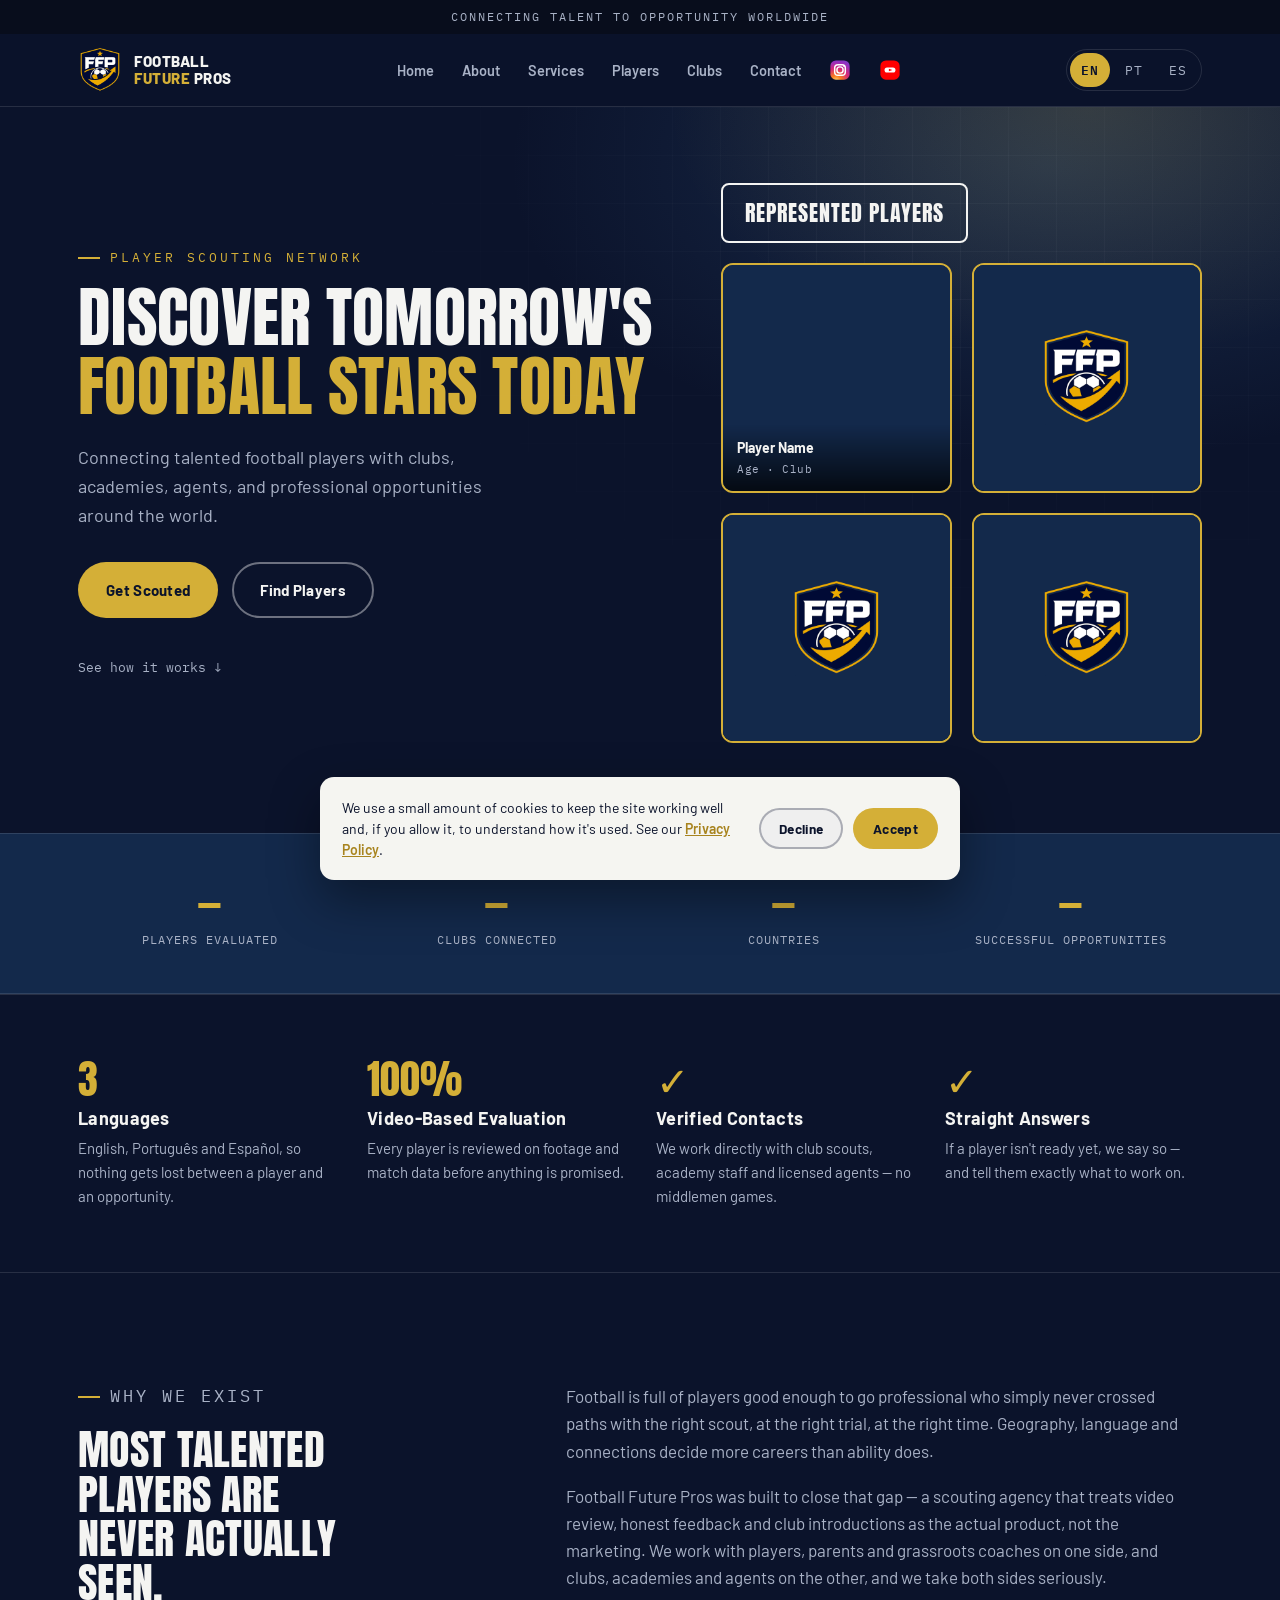
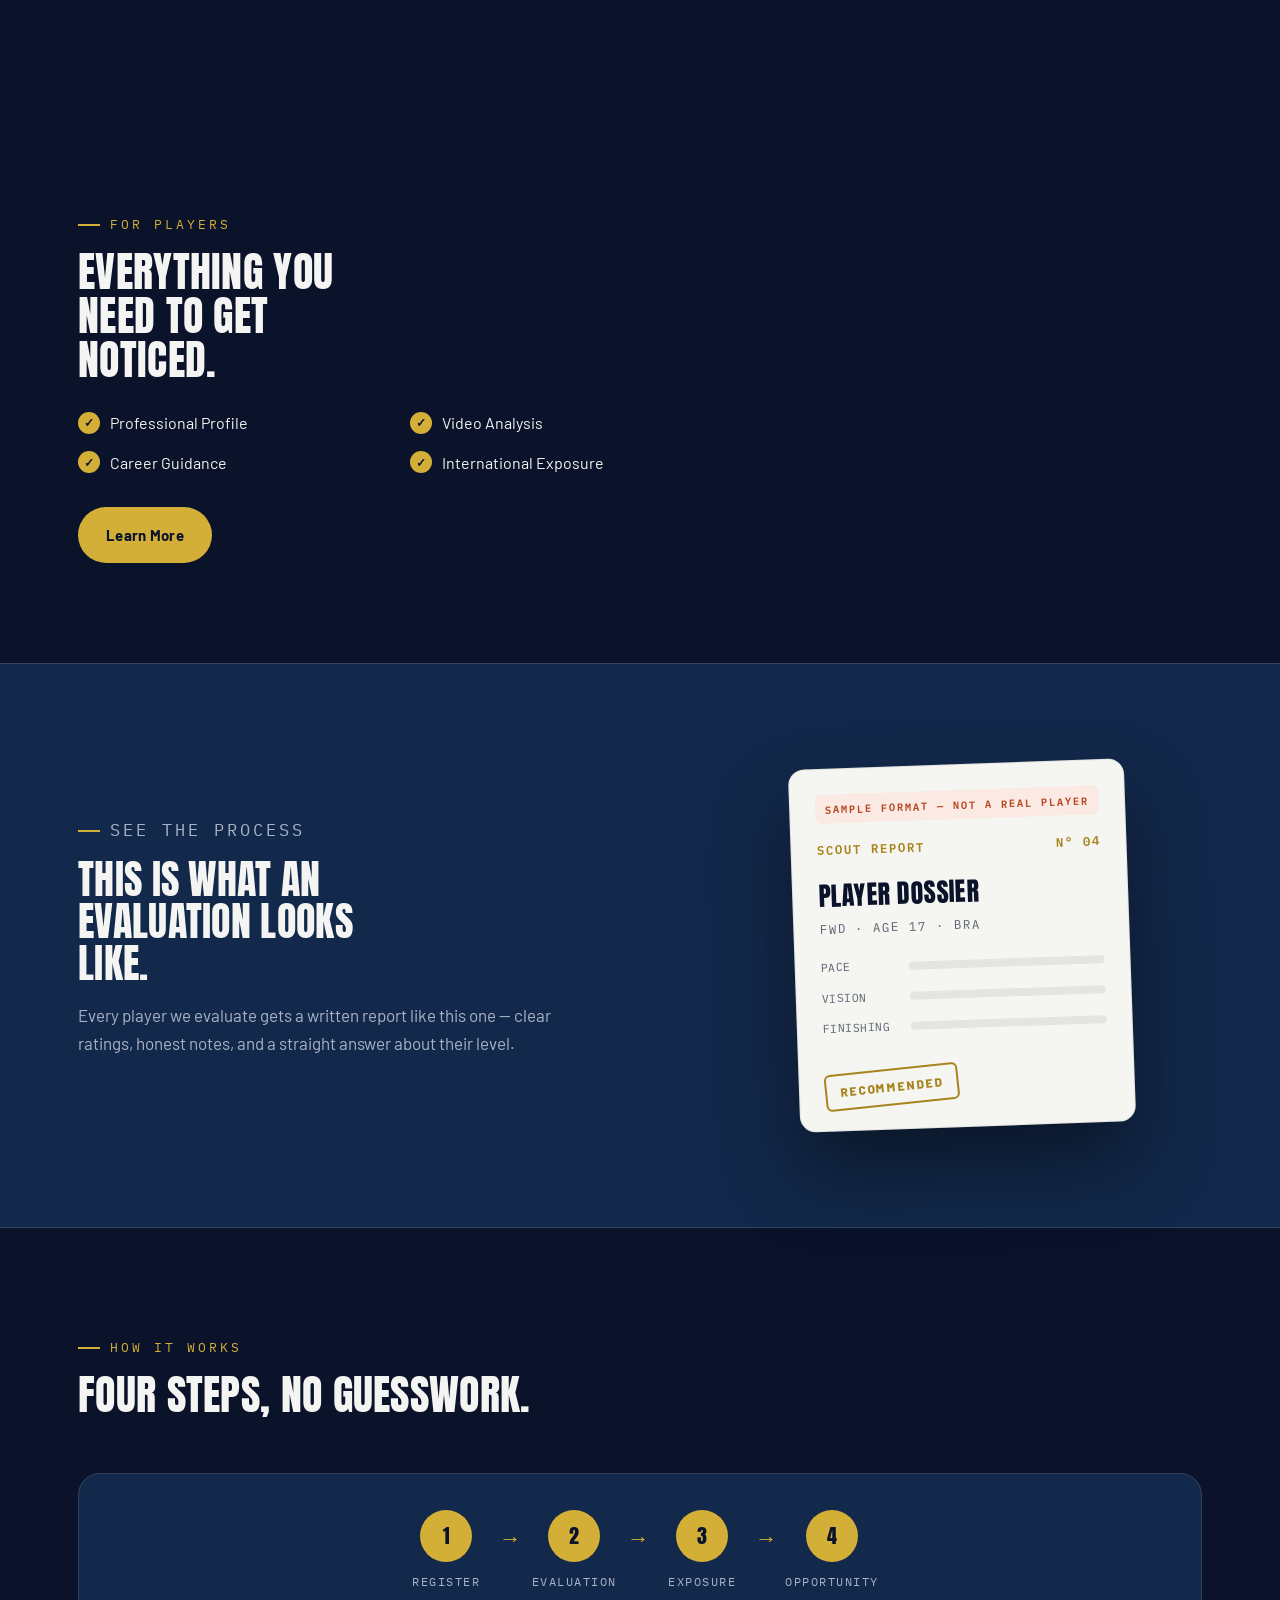
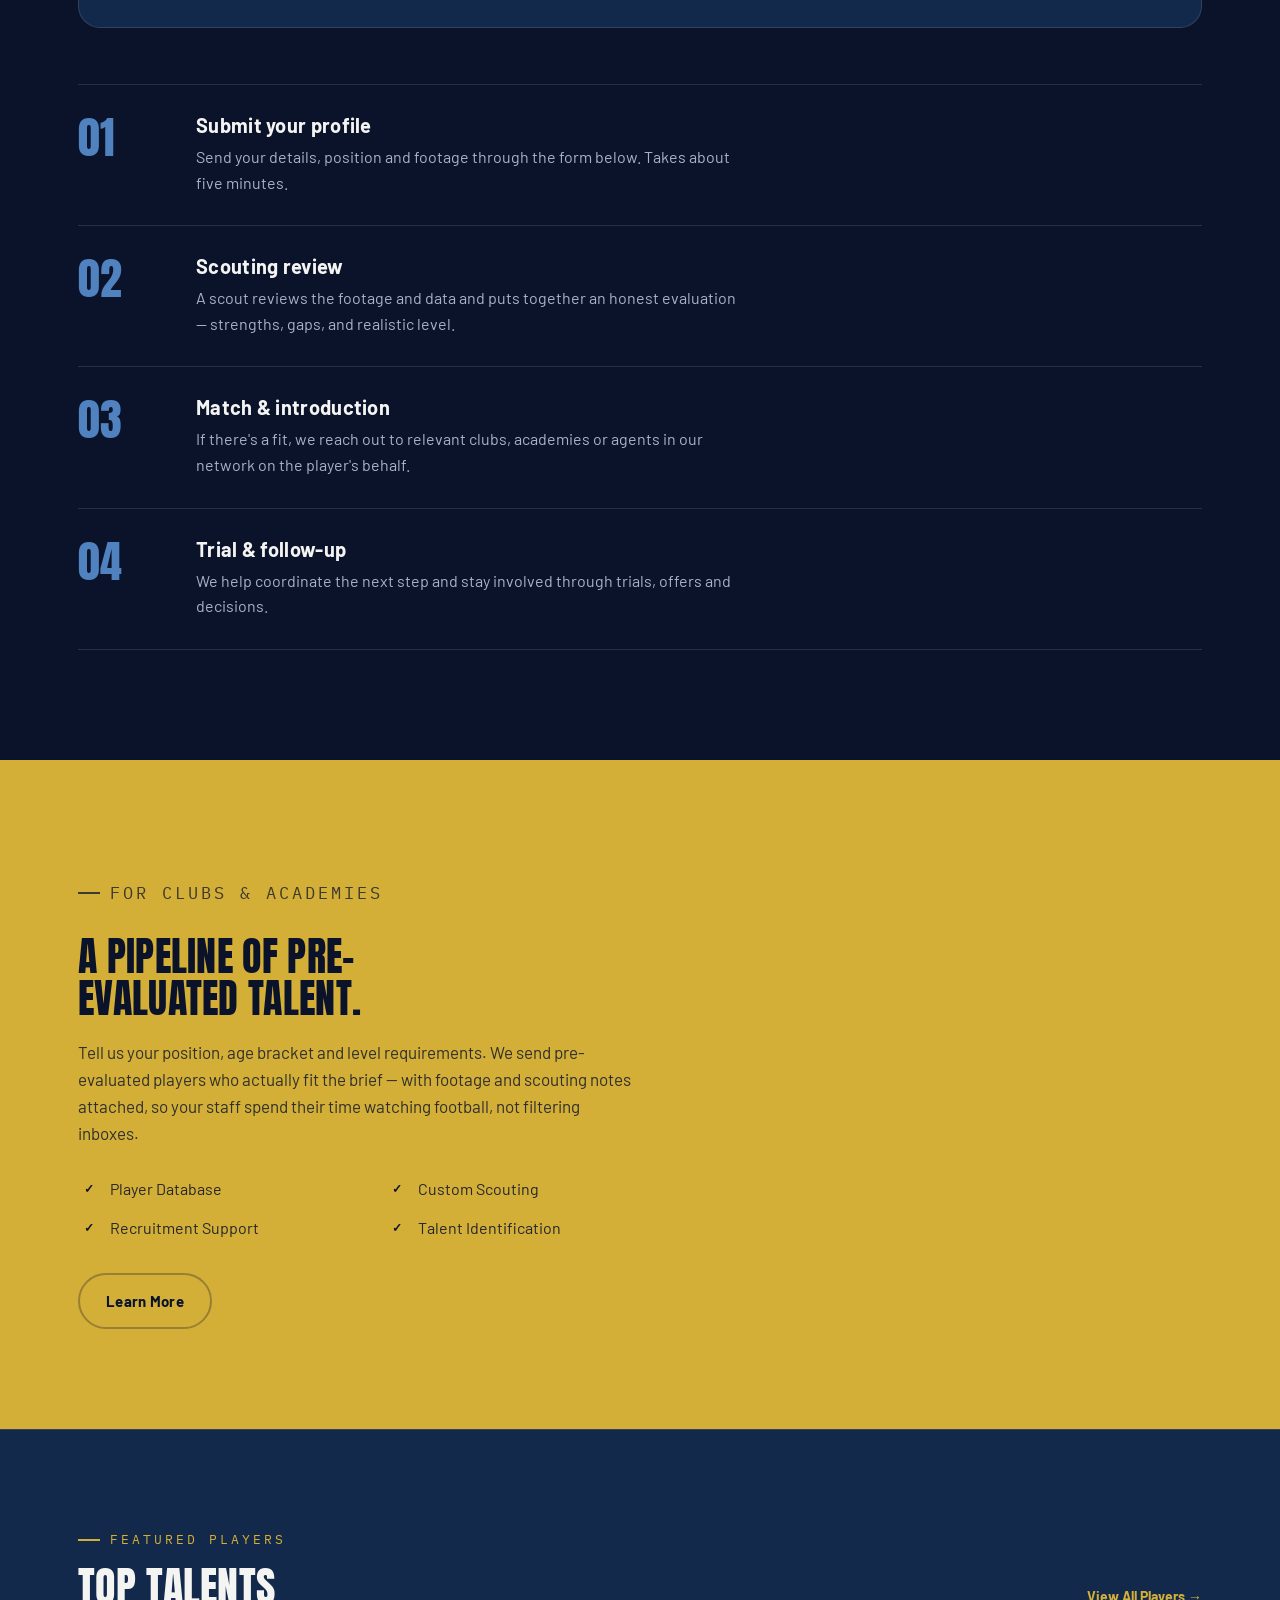
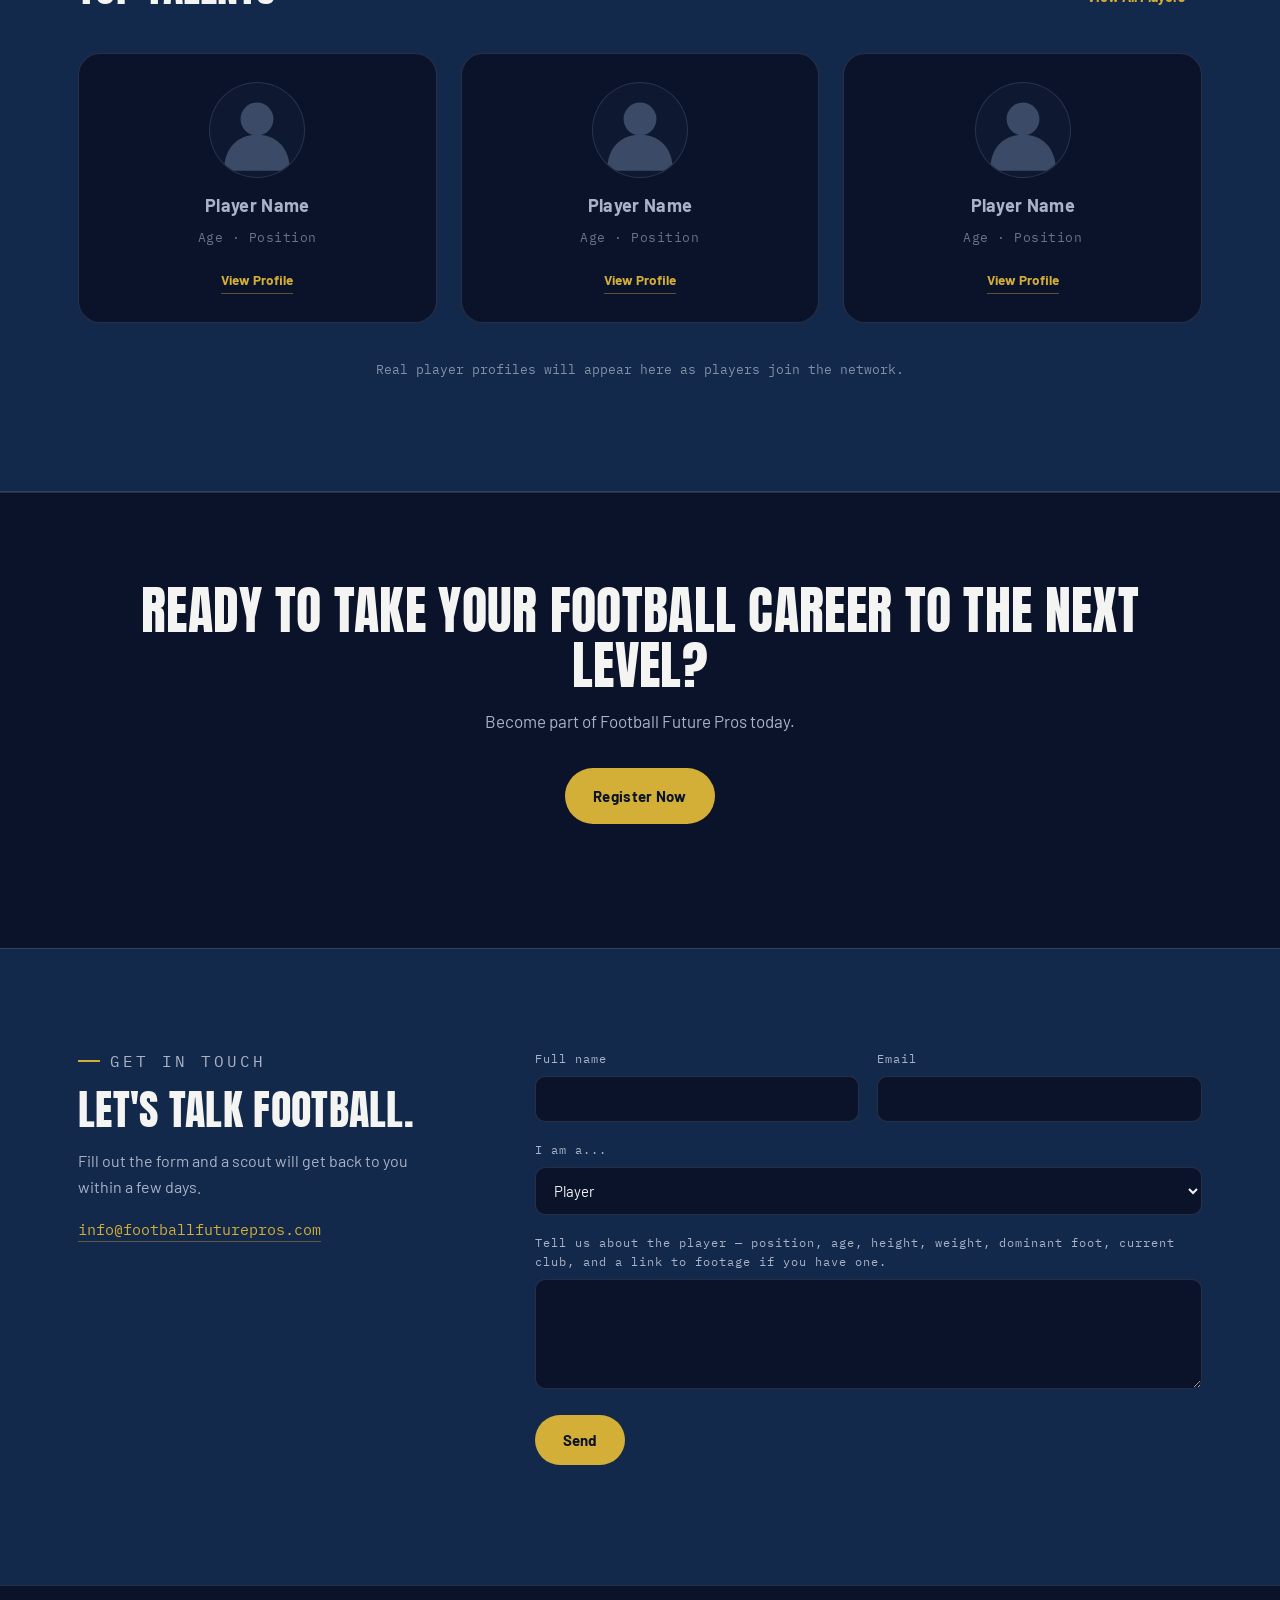
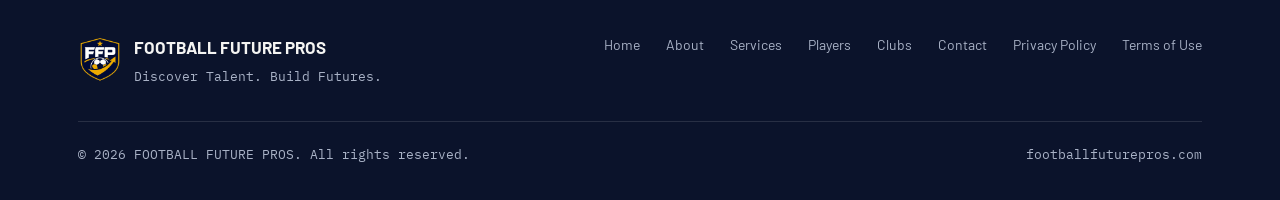
==== commit 8a21bb9f: "Corrige icone do YouTube para formato quadrado igual o Instagram" ====
--- a/index.html
+++ b/index.html
@@ -58,9 +58,10 @@
         </svg>
       </a>
       <a href="https://youtube.com/@footballfuturepros" target="_blank" rel="noopener" class="nav-social" aria-label="YouTube">
-        <svg width="23" height="23" viewBox="0 0 24 24" aria-hidden="true">
-          <rect x="1" y="4" width="22" height="16" rx="5" fill="#FF0000"/>
-          <path d="M10 8.5 L16 12 L10 15.5 Z" fill="#FFFFFF"/>
+        <svg width="22" height="22" viewBox="0 0 24 24" aria-hidden="true">
+          <rect x="1.5" y="1.5" width="21" height="21" rx="6" fill="#FF0000"/>
+          <rect x="6" y="9.2" width="12" height="5.6" rx="2.8" fill="#FFFFFF"/>
+          <path d="M10.8 10.7 L14.6 12 L10.8 13.3 Z" fill="#FF0000"/>
         </svg>
       </a>
     </div>
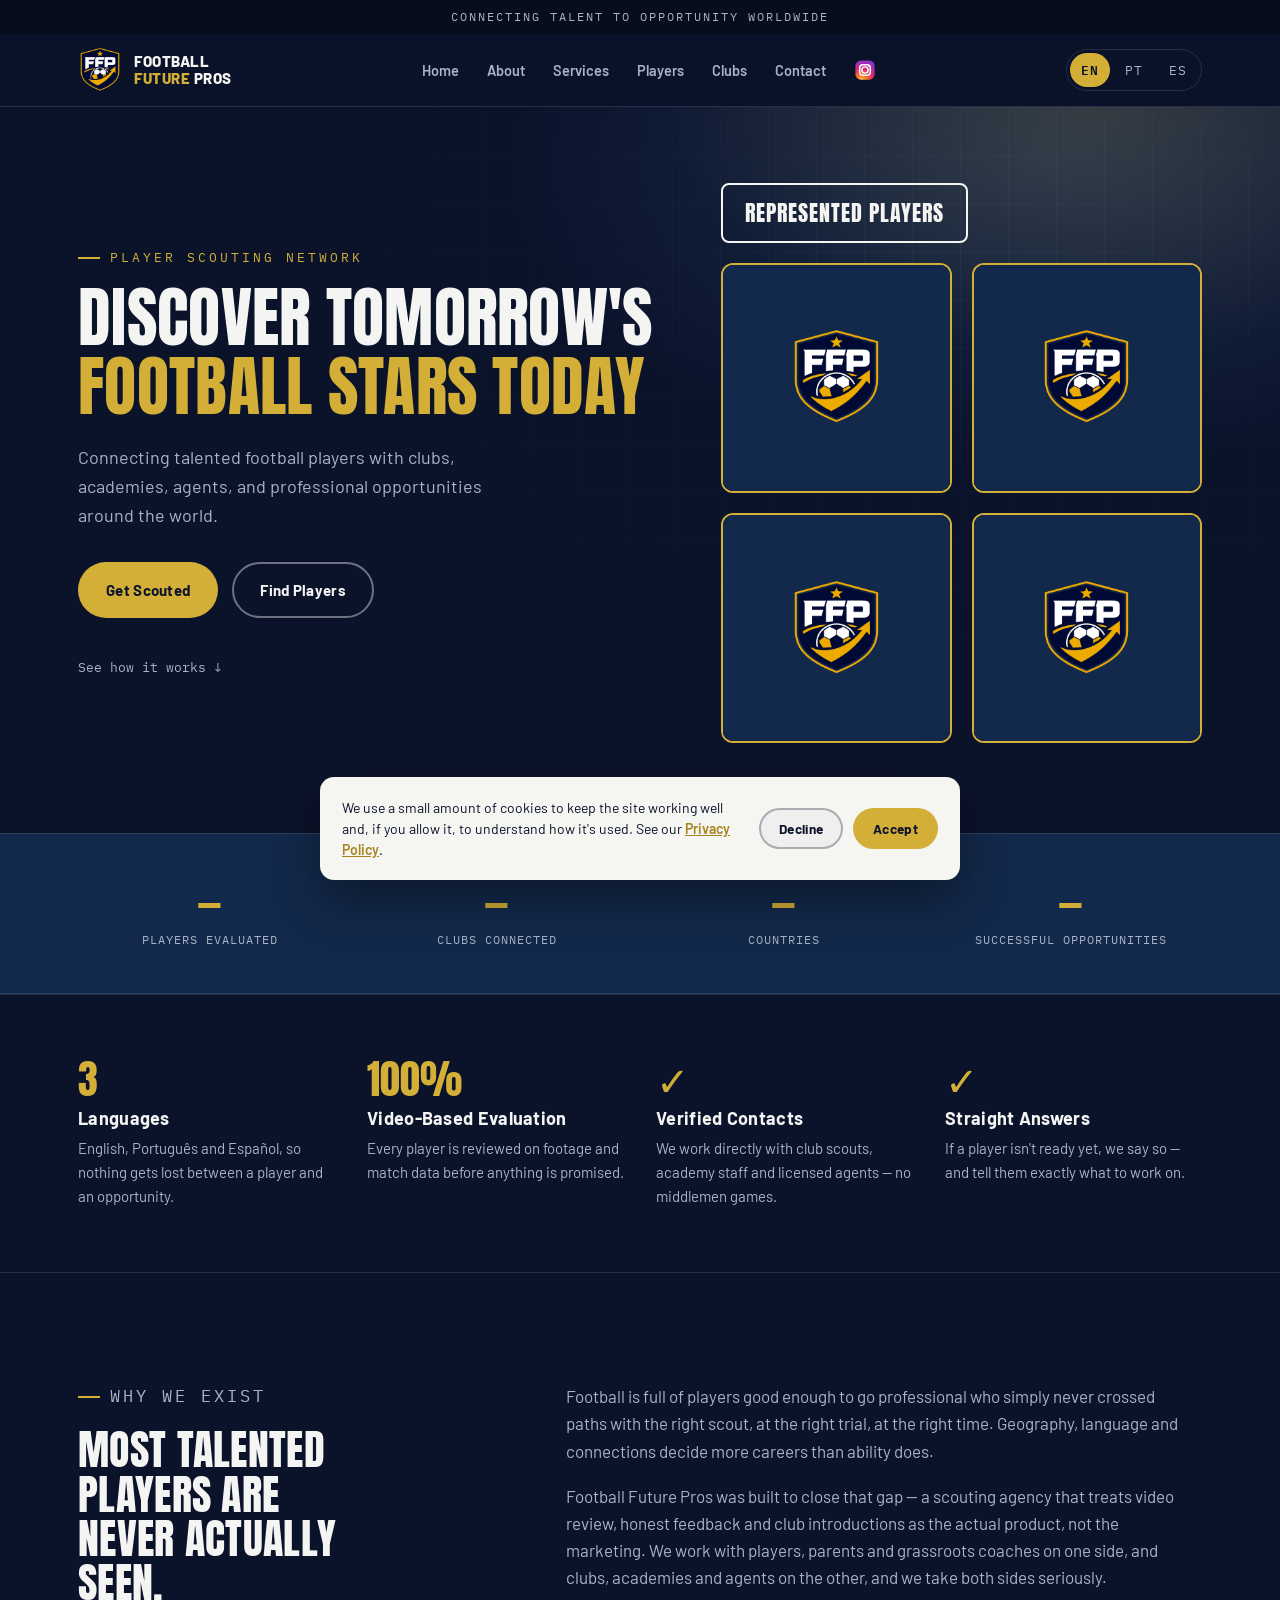
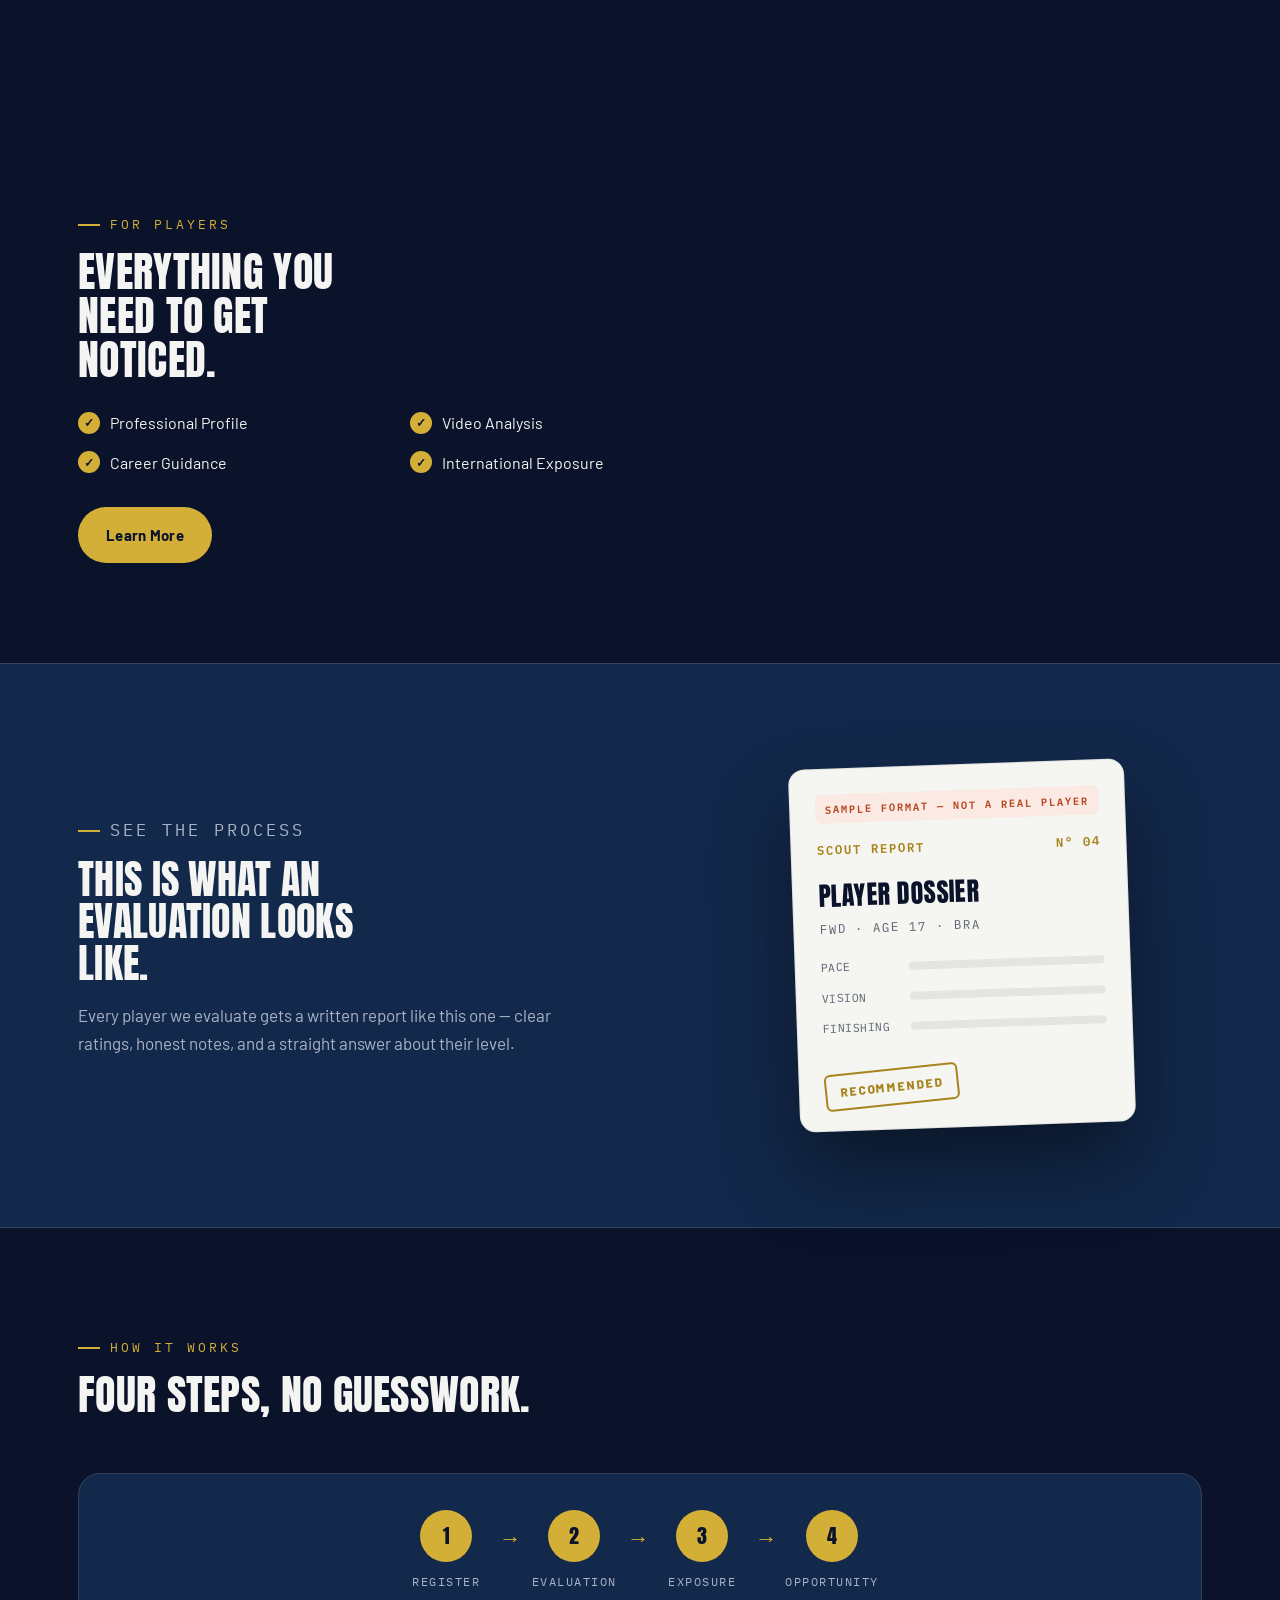
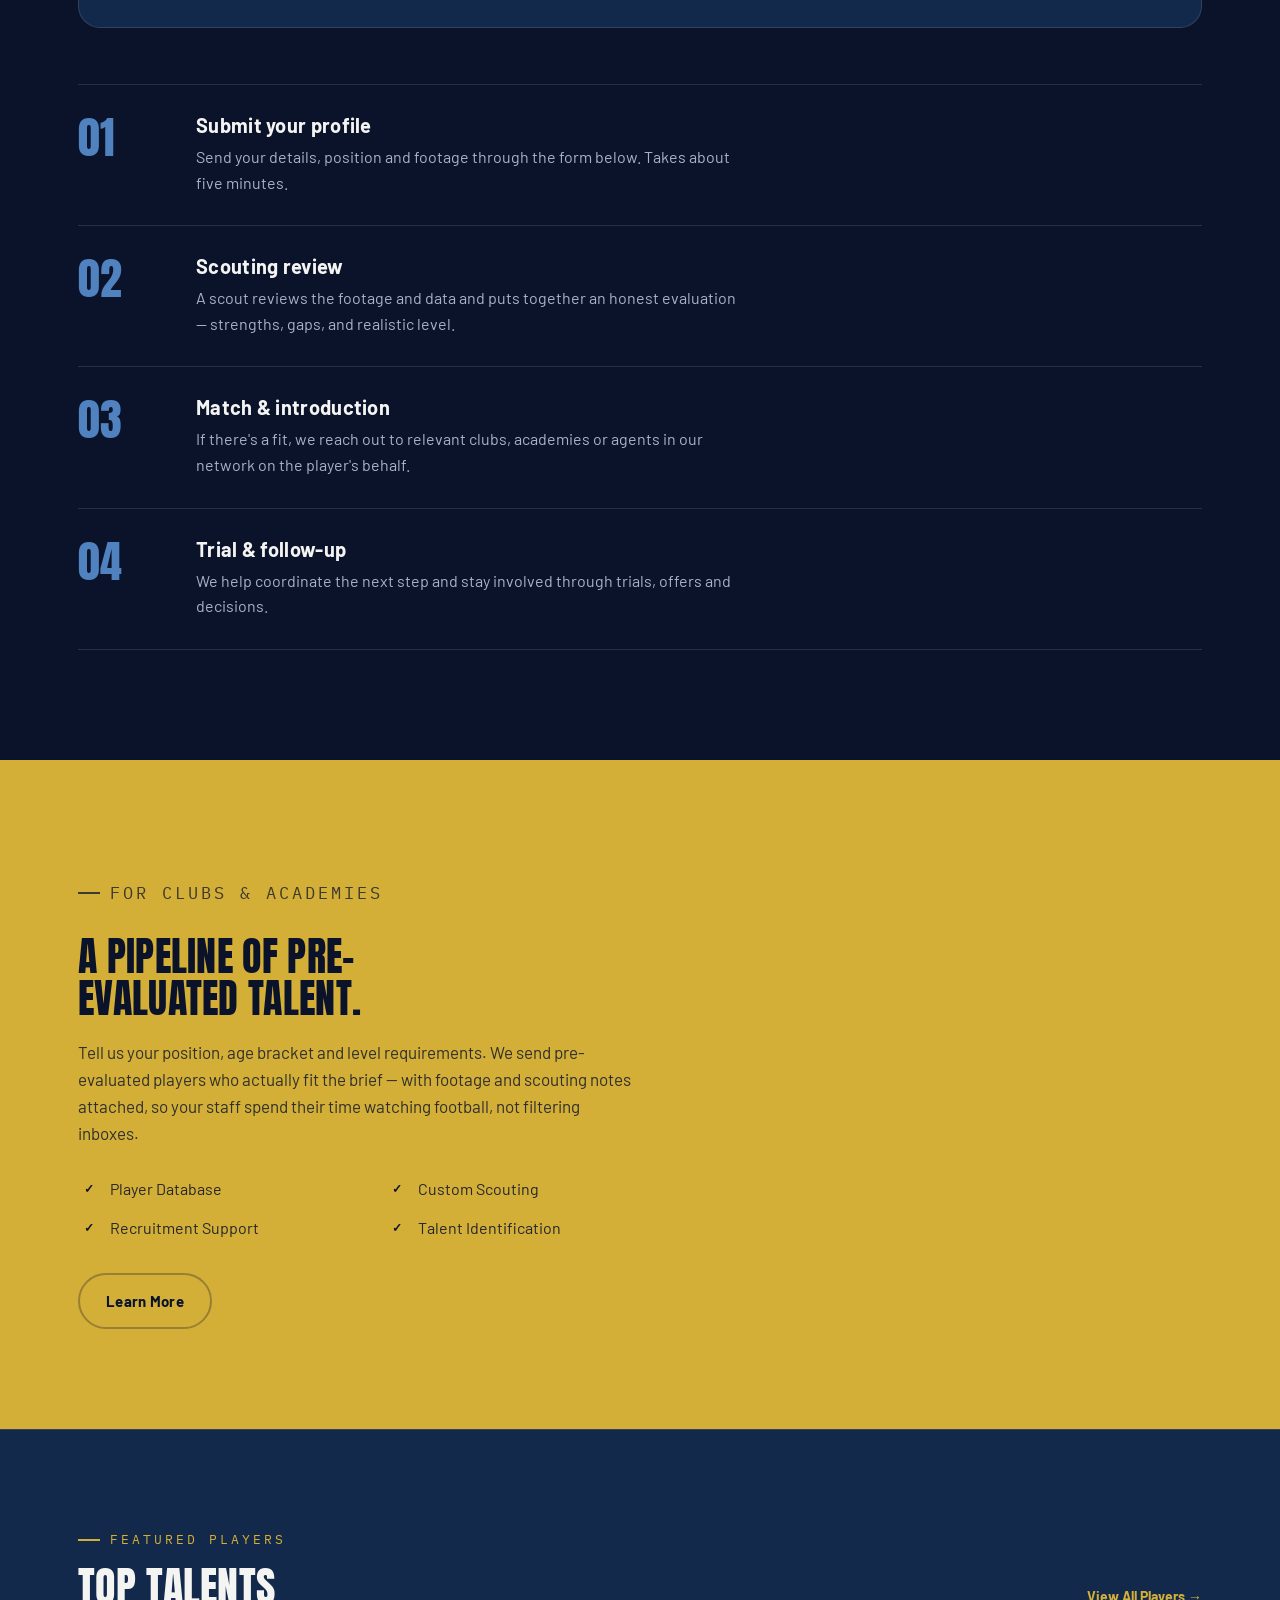
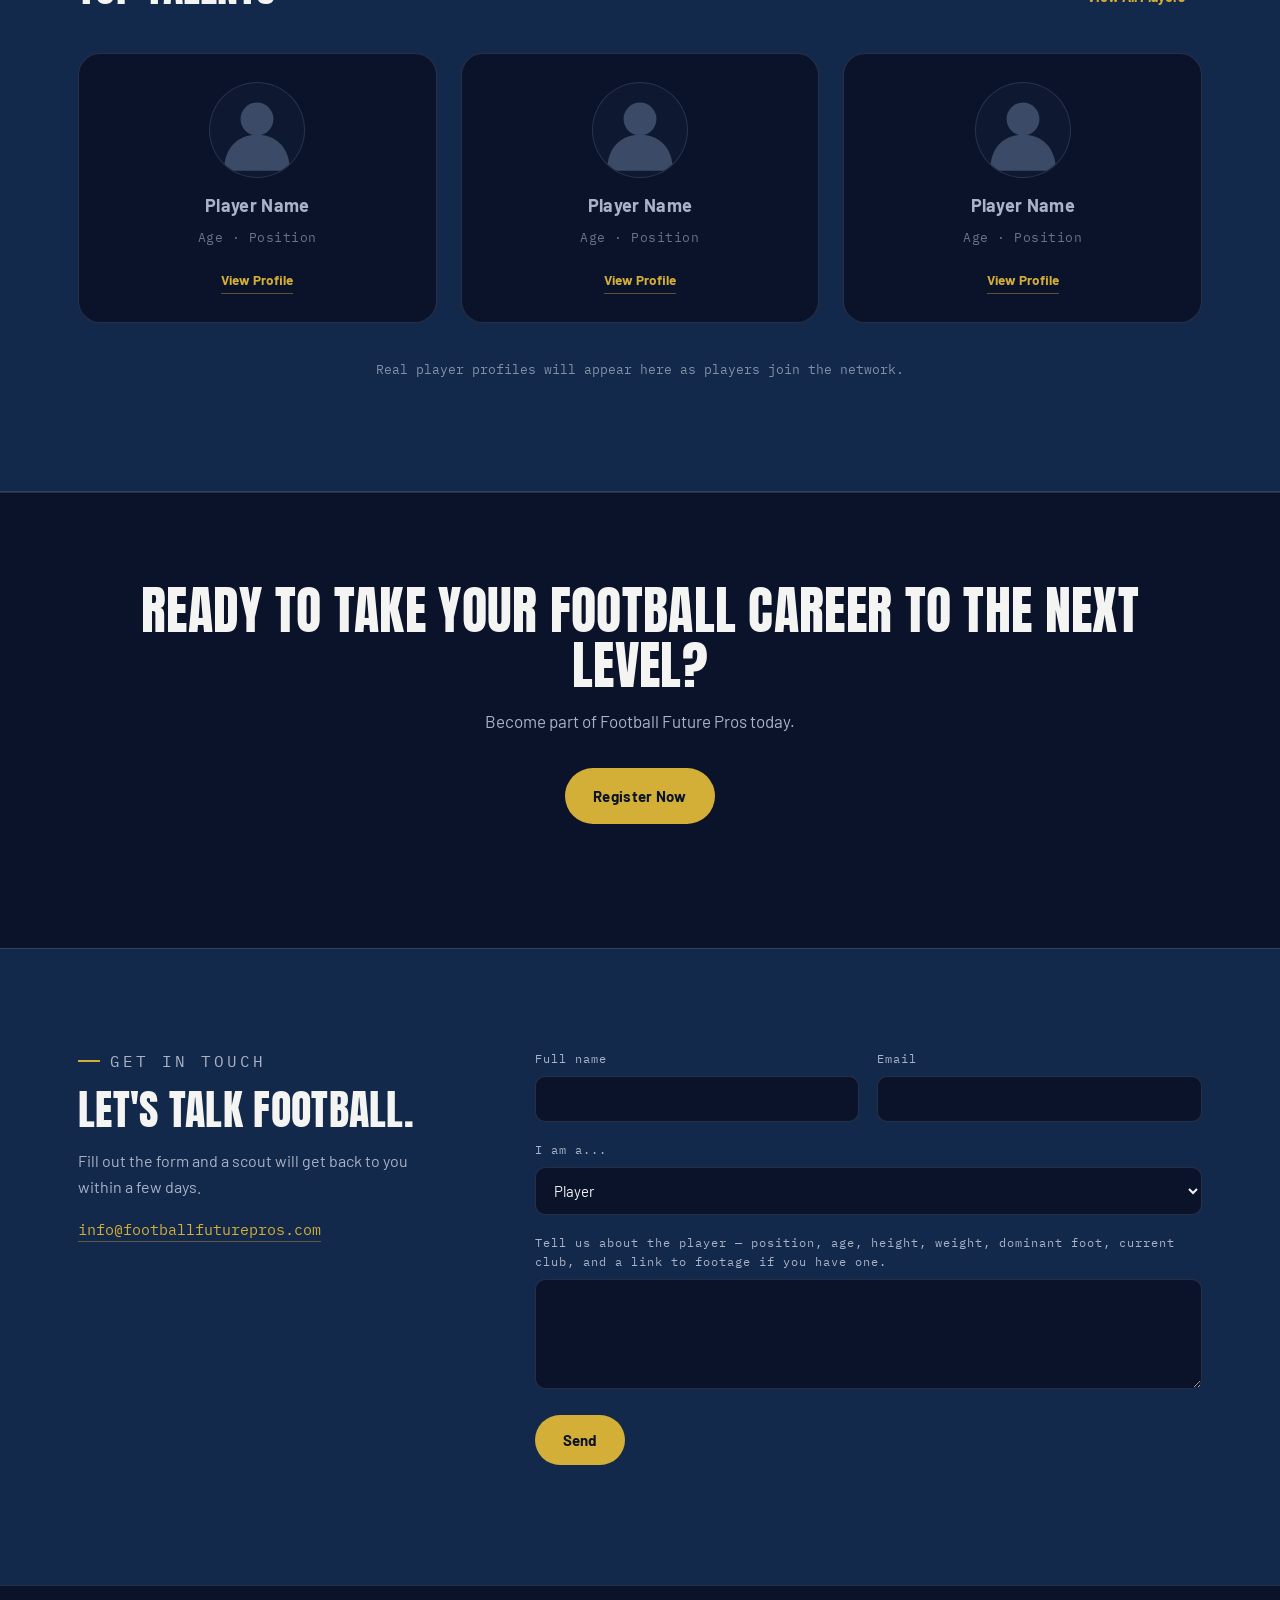
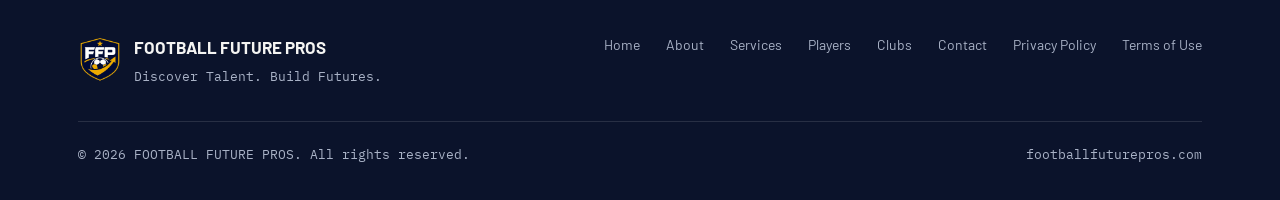
==== commit 78b59226: "Remove icone do YouTube e atualiza link do Instagram" ====
--- a/index.html
+++ b/index.html
@@ -40,7 +40,7 @@
       <a href="#players" data-i18n="nav_players_link">Players</a>
       <a href="#clubs" data-i18n="nav_clubs_link">Clubs</a>
       <a href="#contact" data-i18n="nav_contact">Contact</a>
-      <a href="https://instagram.com/footballfuturepros" target="_blank" rel="noopener" class="nav-social" aria-label="Instagram">
+      <a href="https://instagram.com/ffpros10" target="_blank" rel="noopener" class="nav-social" aria-label="Instagram">
         <svg width="22" height="22" viewBox="0 0 24 24" aria-hidden="true">
           <defs>
             <radialGradient id="igGrad" cx="30%" cy="107%" r="150%">
@@ -57,13 +57,6 @@
           <circle cx="16.4" cy="7.6" r="1" fill="#FFFFFF"/>
         </svg>
       </a>
-      <a href="https://youtube.com/@footballfuturepros" target="_blank" rel="noopener" class="nav-social" aria-label="YouTube">
-        <svg width="22" height="22" viewBox="0 0 24 24" aria-hidden="true">
-          <rect x="1.5" y="1.5" width="21" height="21" rx="6" fill="#FF0000"/>
-          <rect x="6" y="9.2" width="12" height="5.6" rx="2.8" fill="#FFFFFF"/>
-          <path d="M10.8 10.7 L14.6 12 L10.8 13.3 Z" fill="#FF0000"/>
-        </svg>
-      </a>
     </div>
 
     <div class="nav-right">
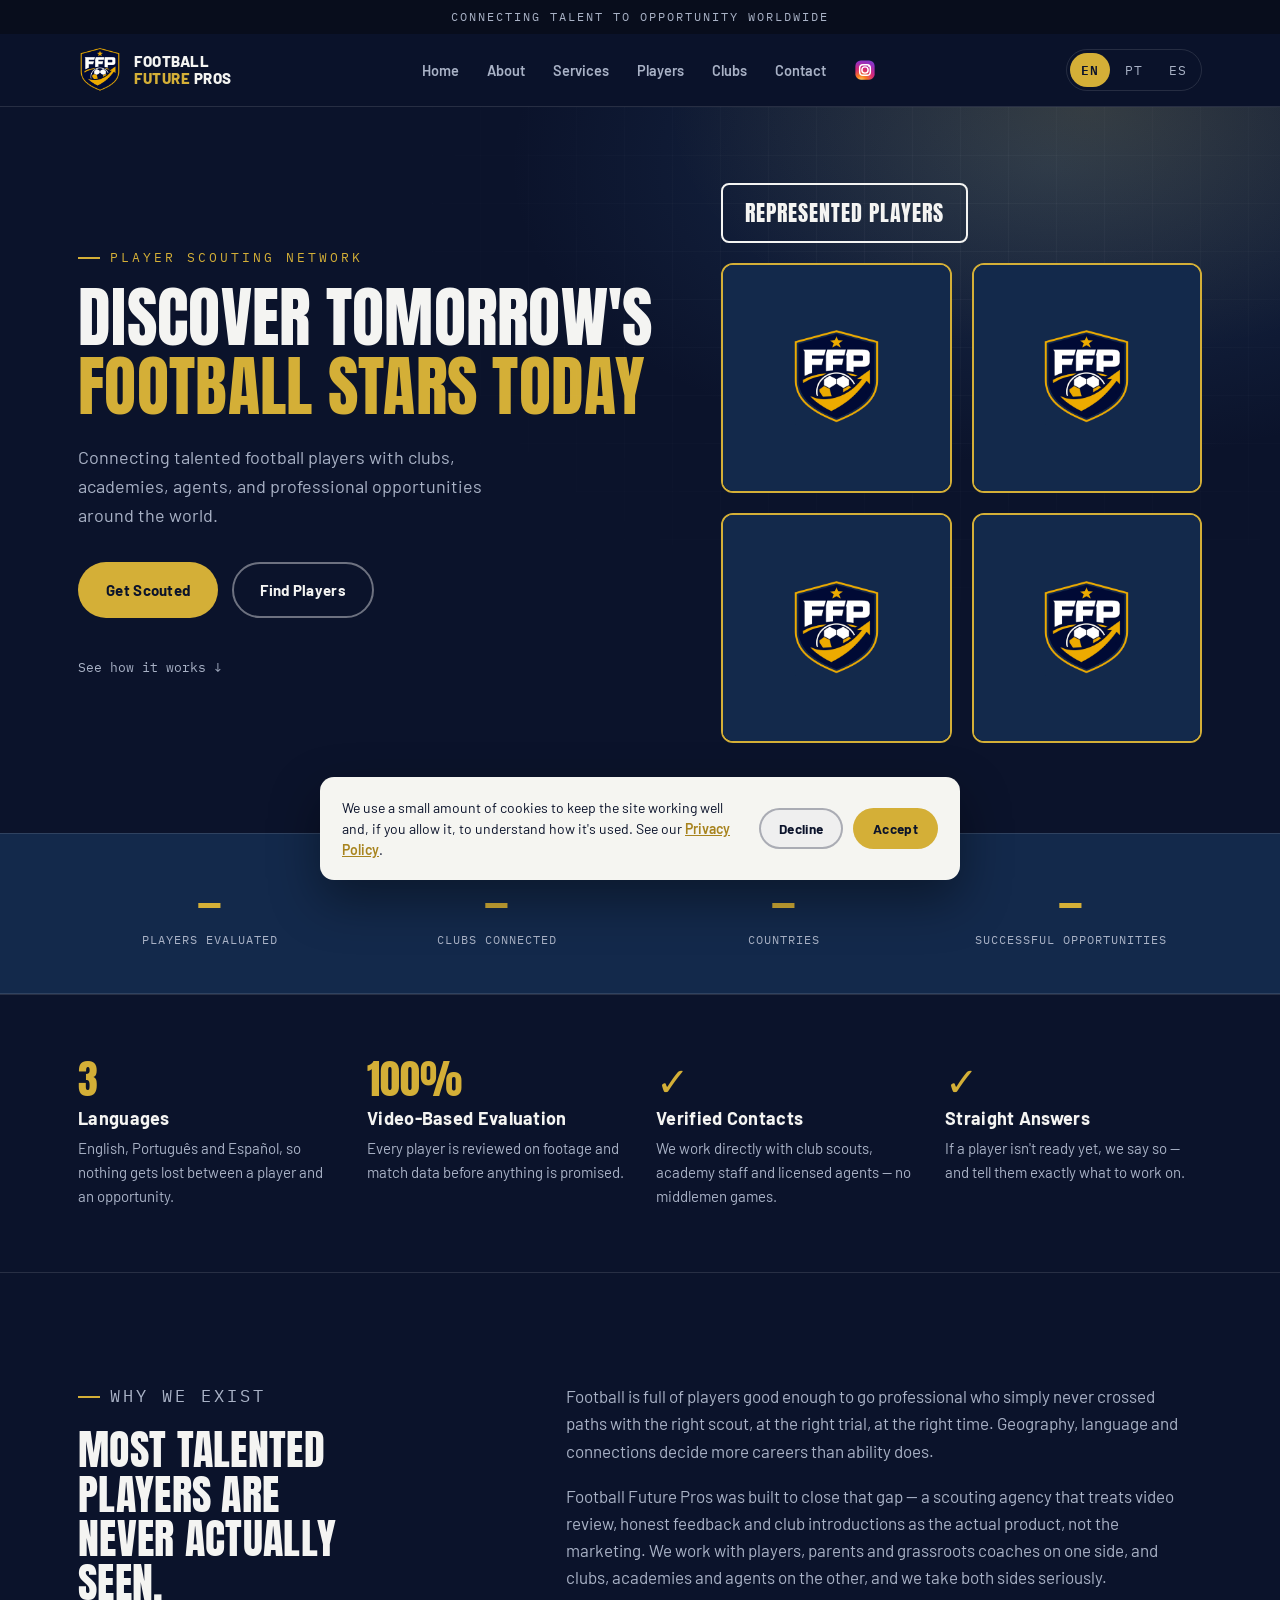
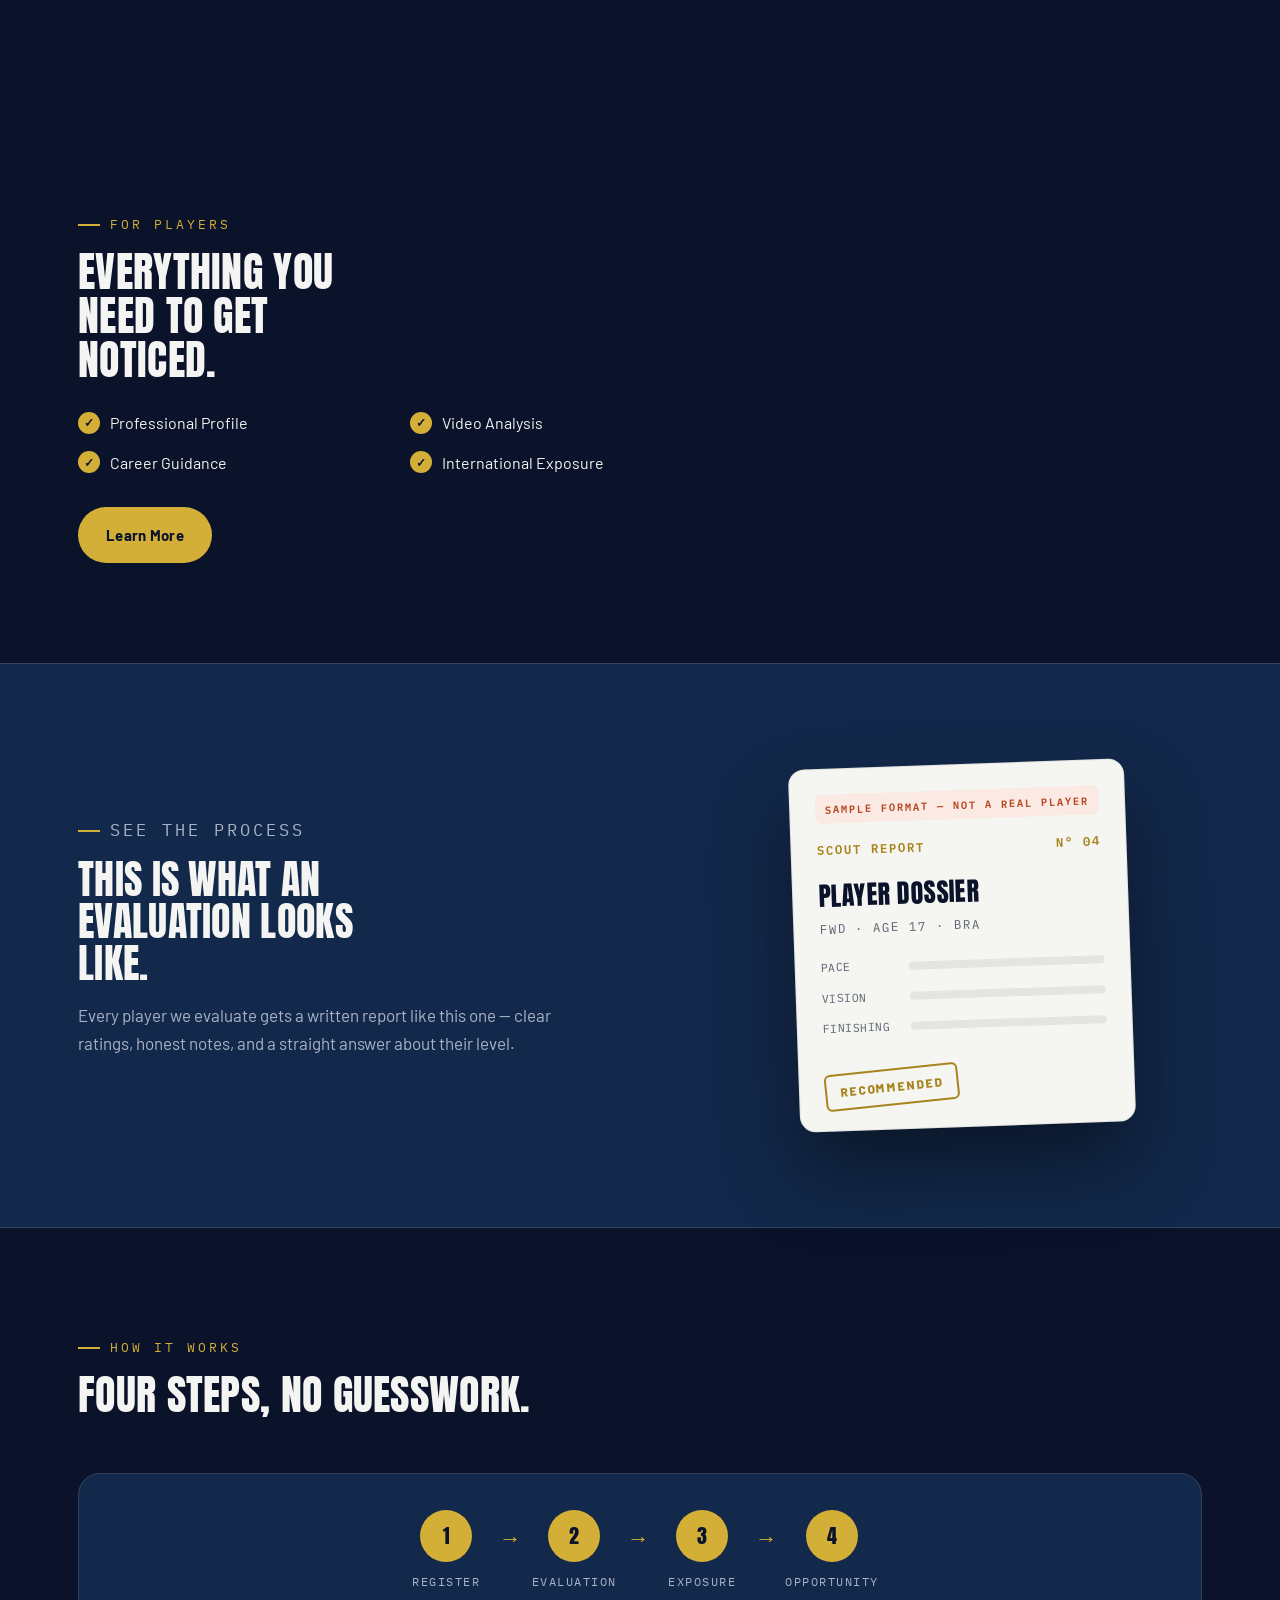
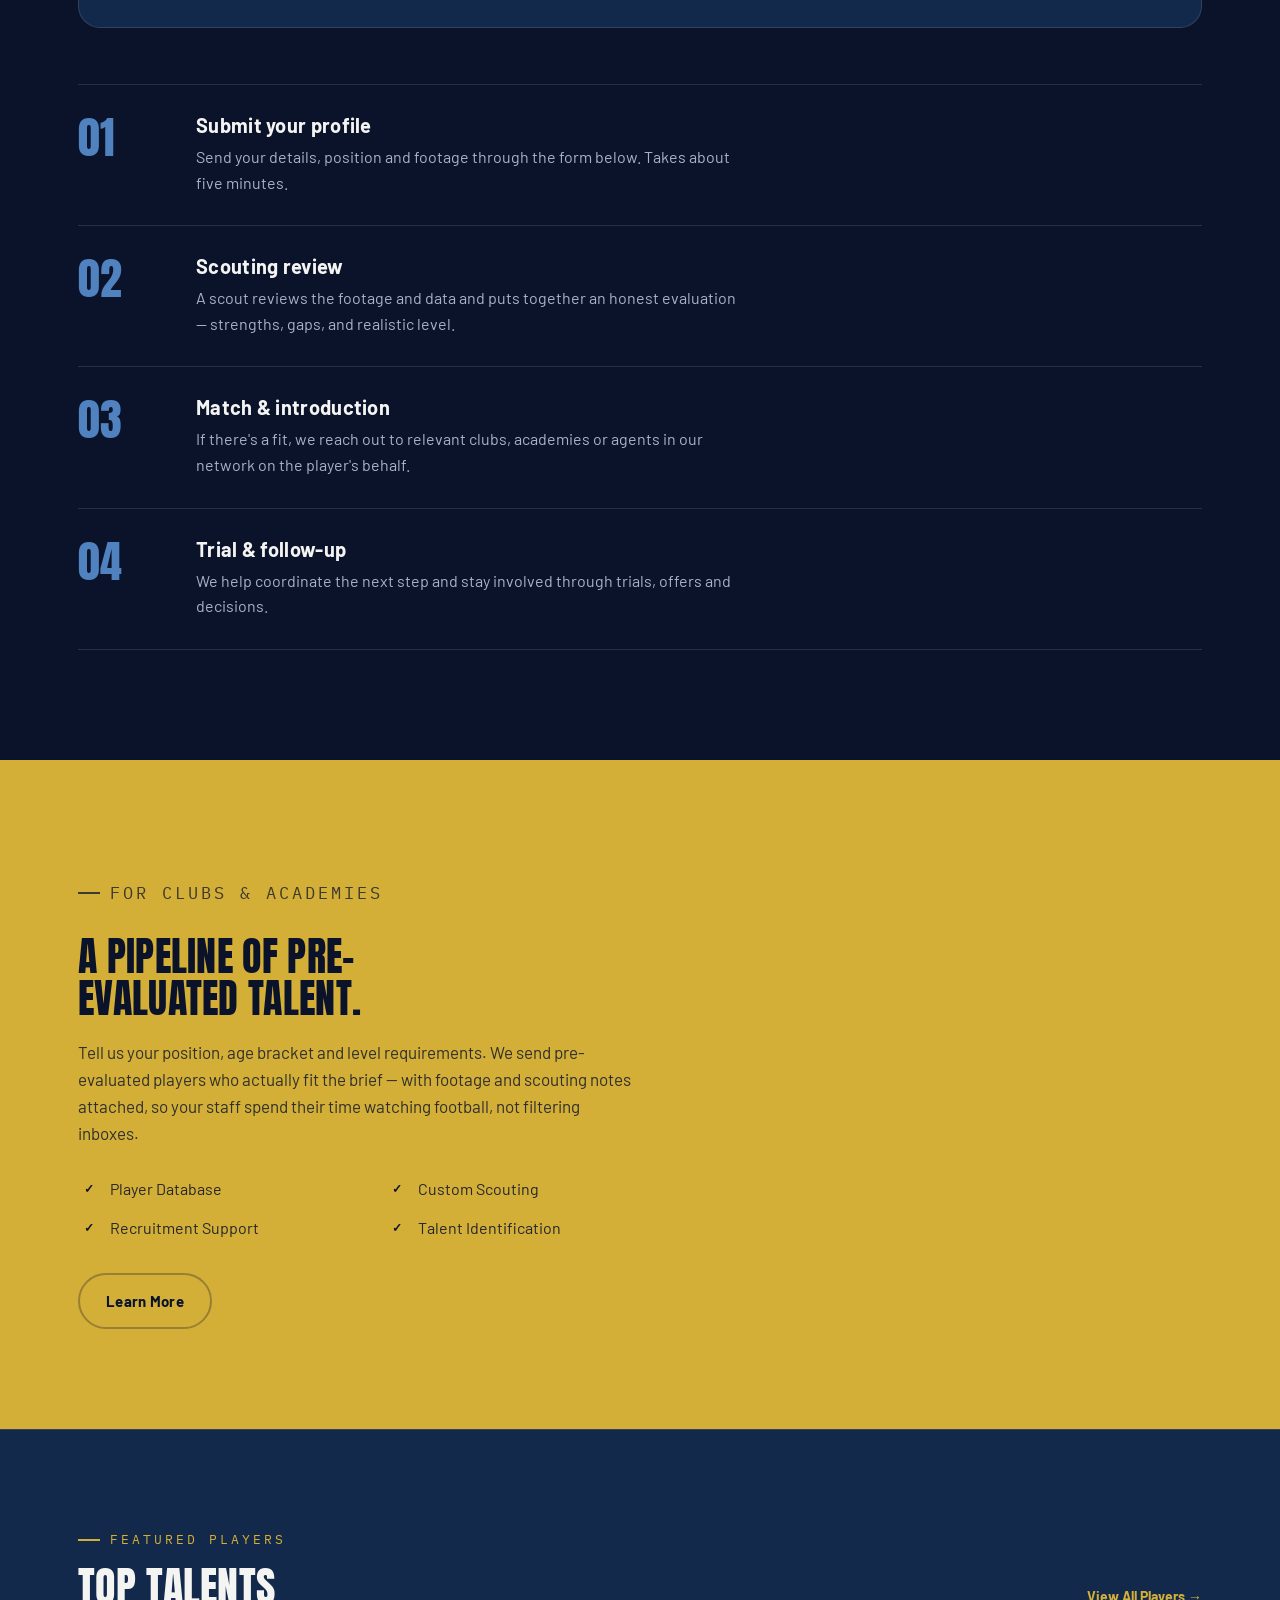
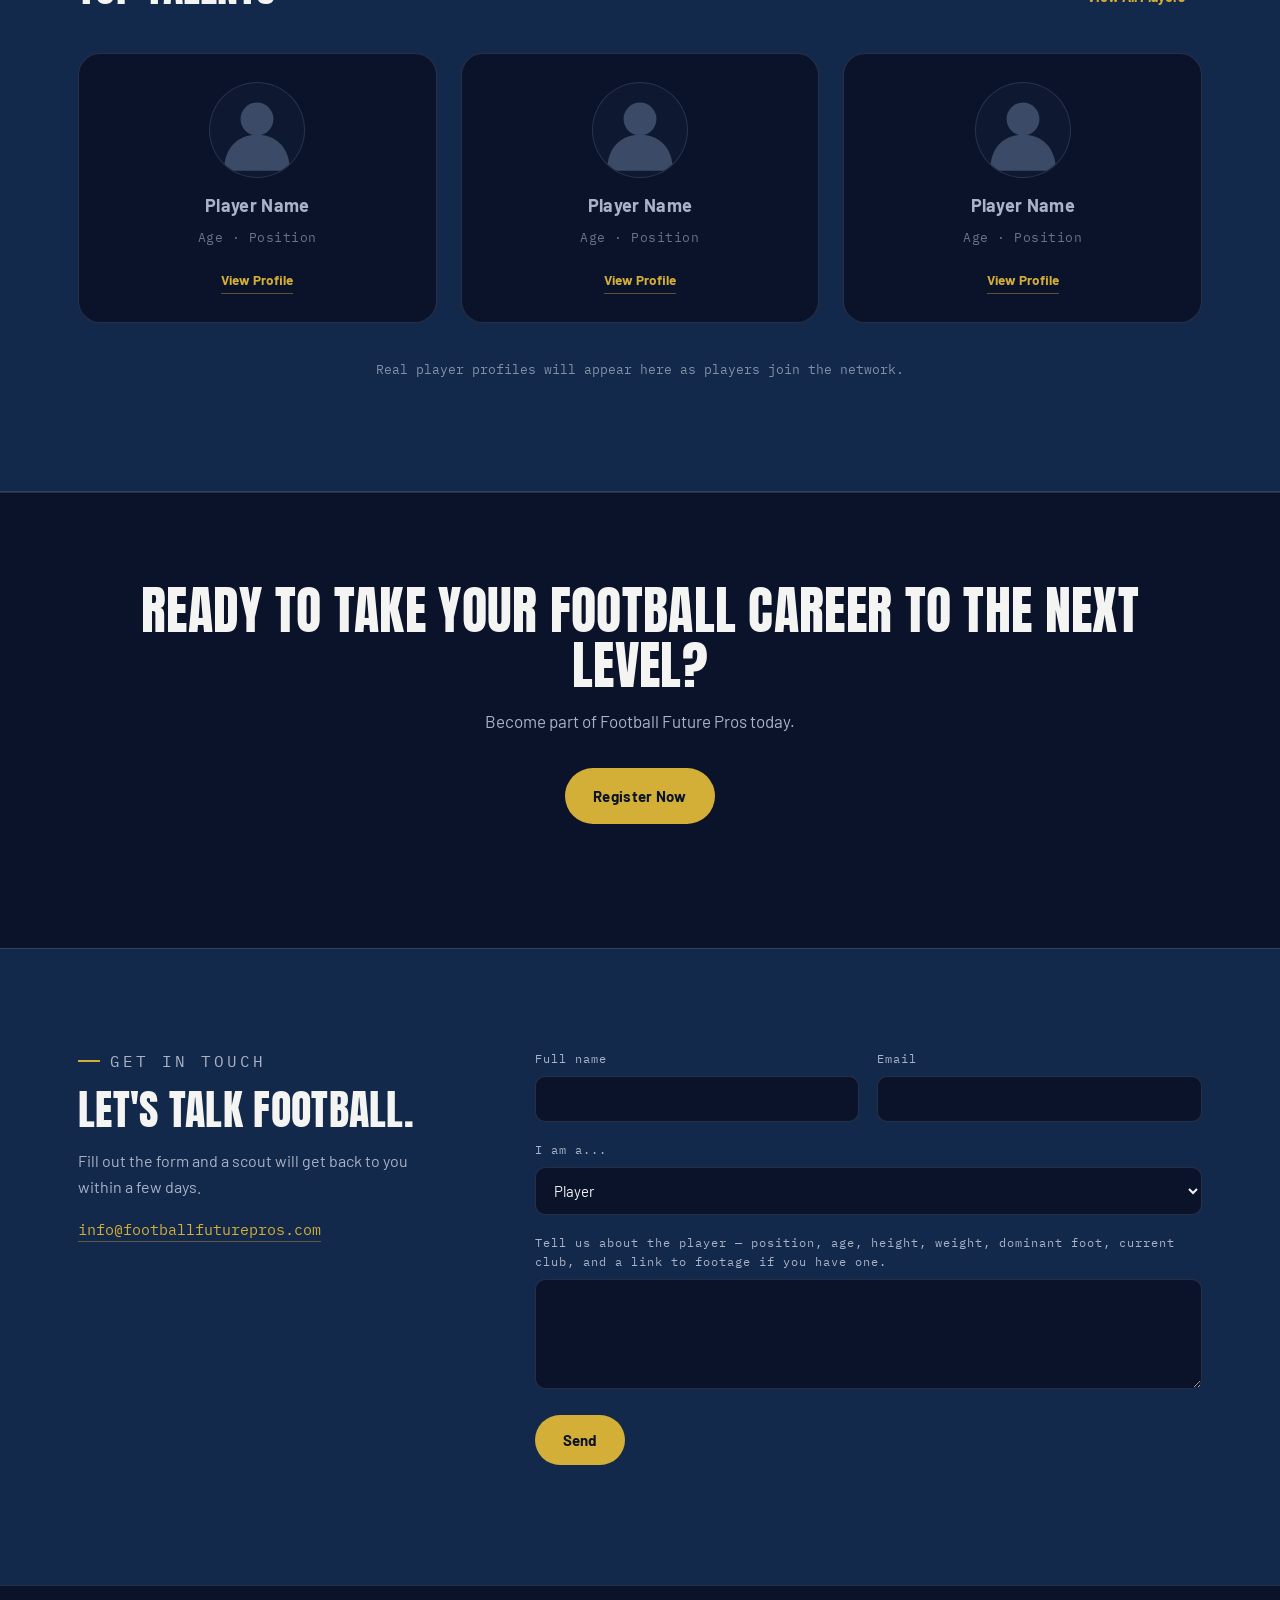
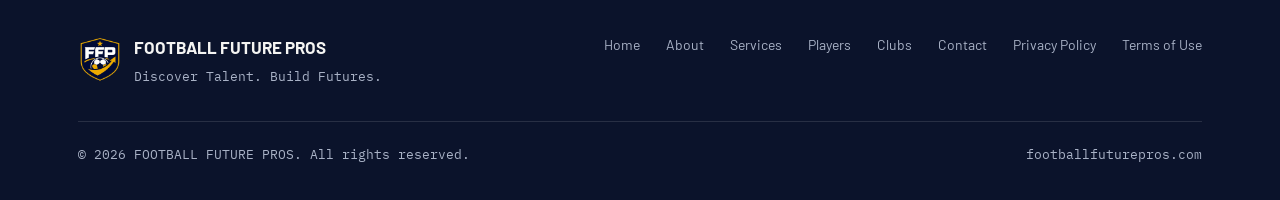
==== commit e60400e5: "Remove video de teste, volta os 4 quadros so com a logo" ====
--- a/index.html
+++ b/index.html
@@ -89,7 +89,7 @@
       <div class="agenciados reveal">
         <span class="agenciados-label" data-i18n="agents_label">REPRESENTED PLAYERS</span>
         <div class="agenciados-grid">
-          <div class="agent-card" data-video="" data-photo="" data-youtube="C8HUbFKkeRc">
+          <div class="agent-card" data-video="" data-photo="" data-youtube="">
             <div class="agent-media">
               <div class="agent-placeholder"><img src="assets/logo-mark.png" class="agent-logo" alt="Football Future Pros"></div>
             </div>
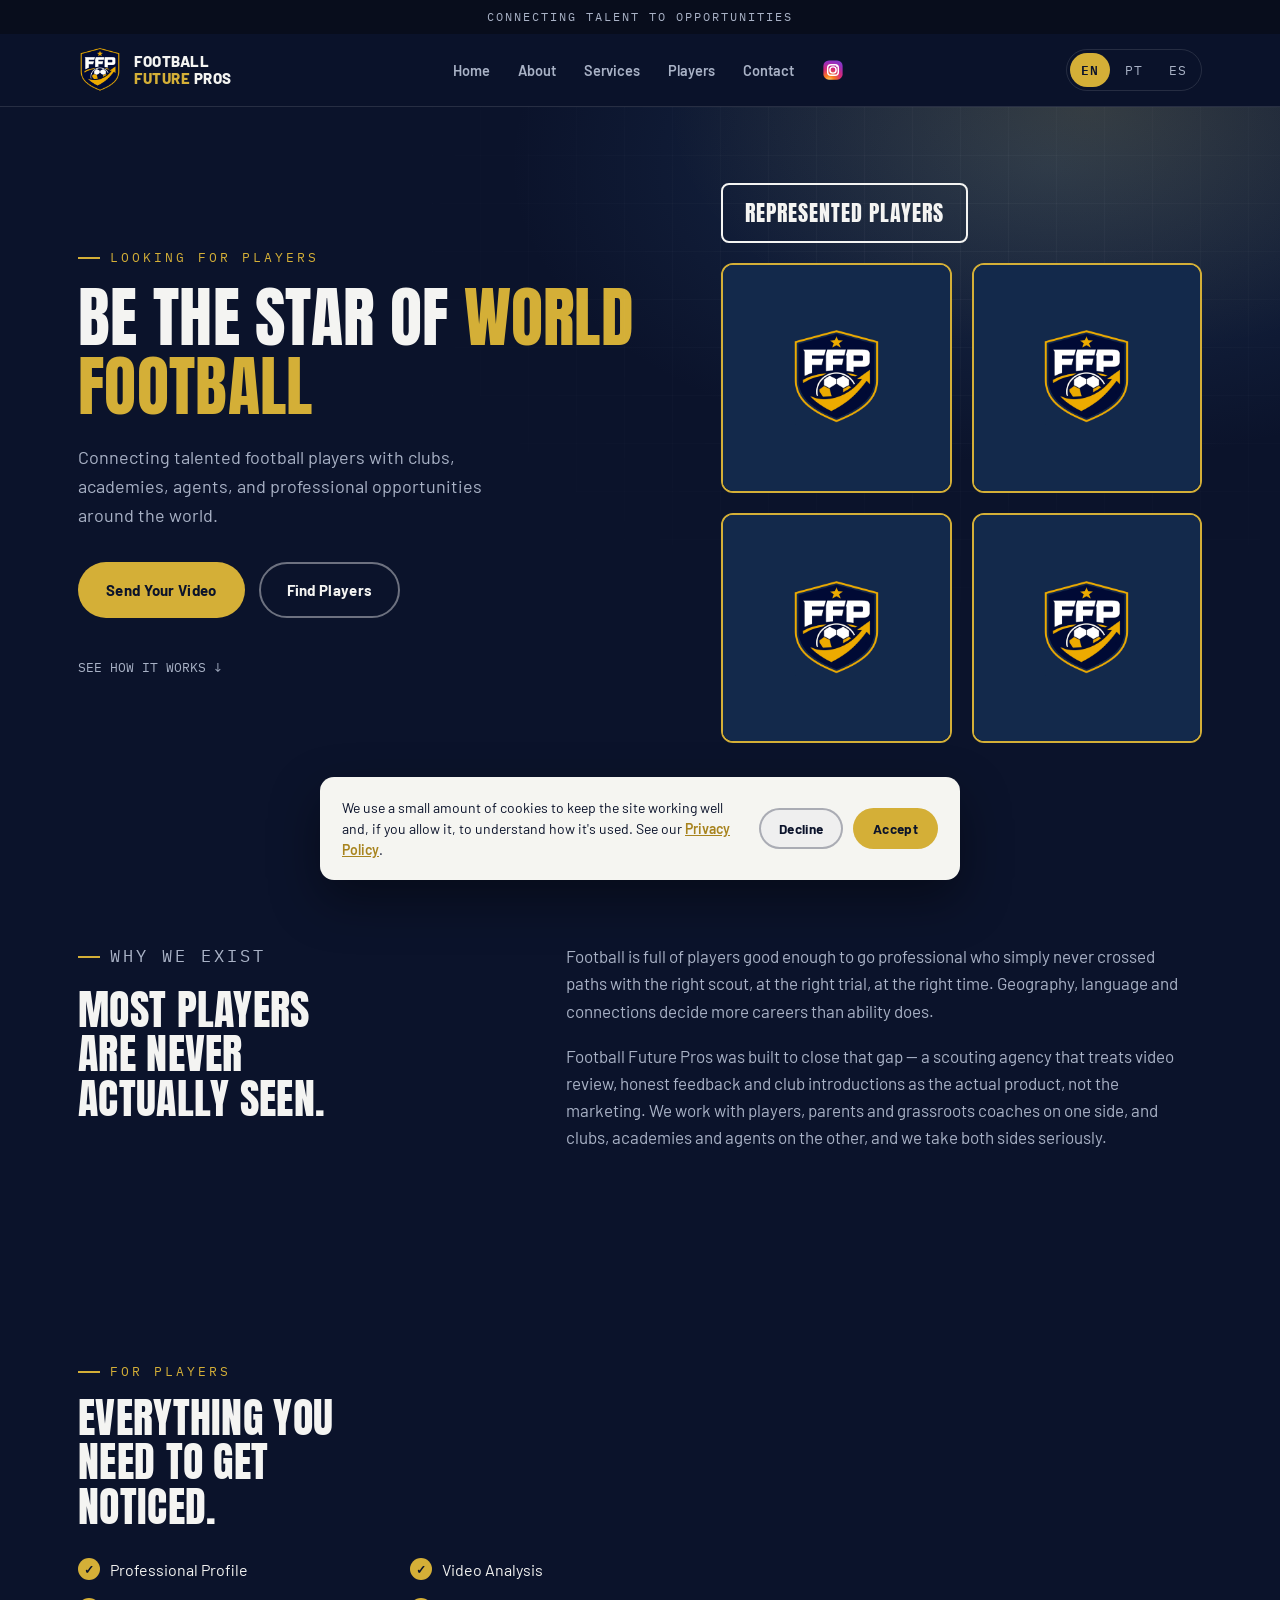
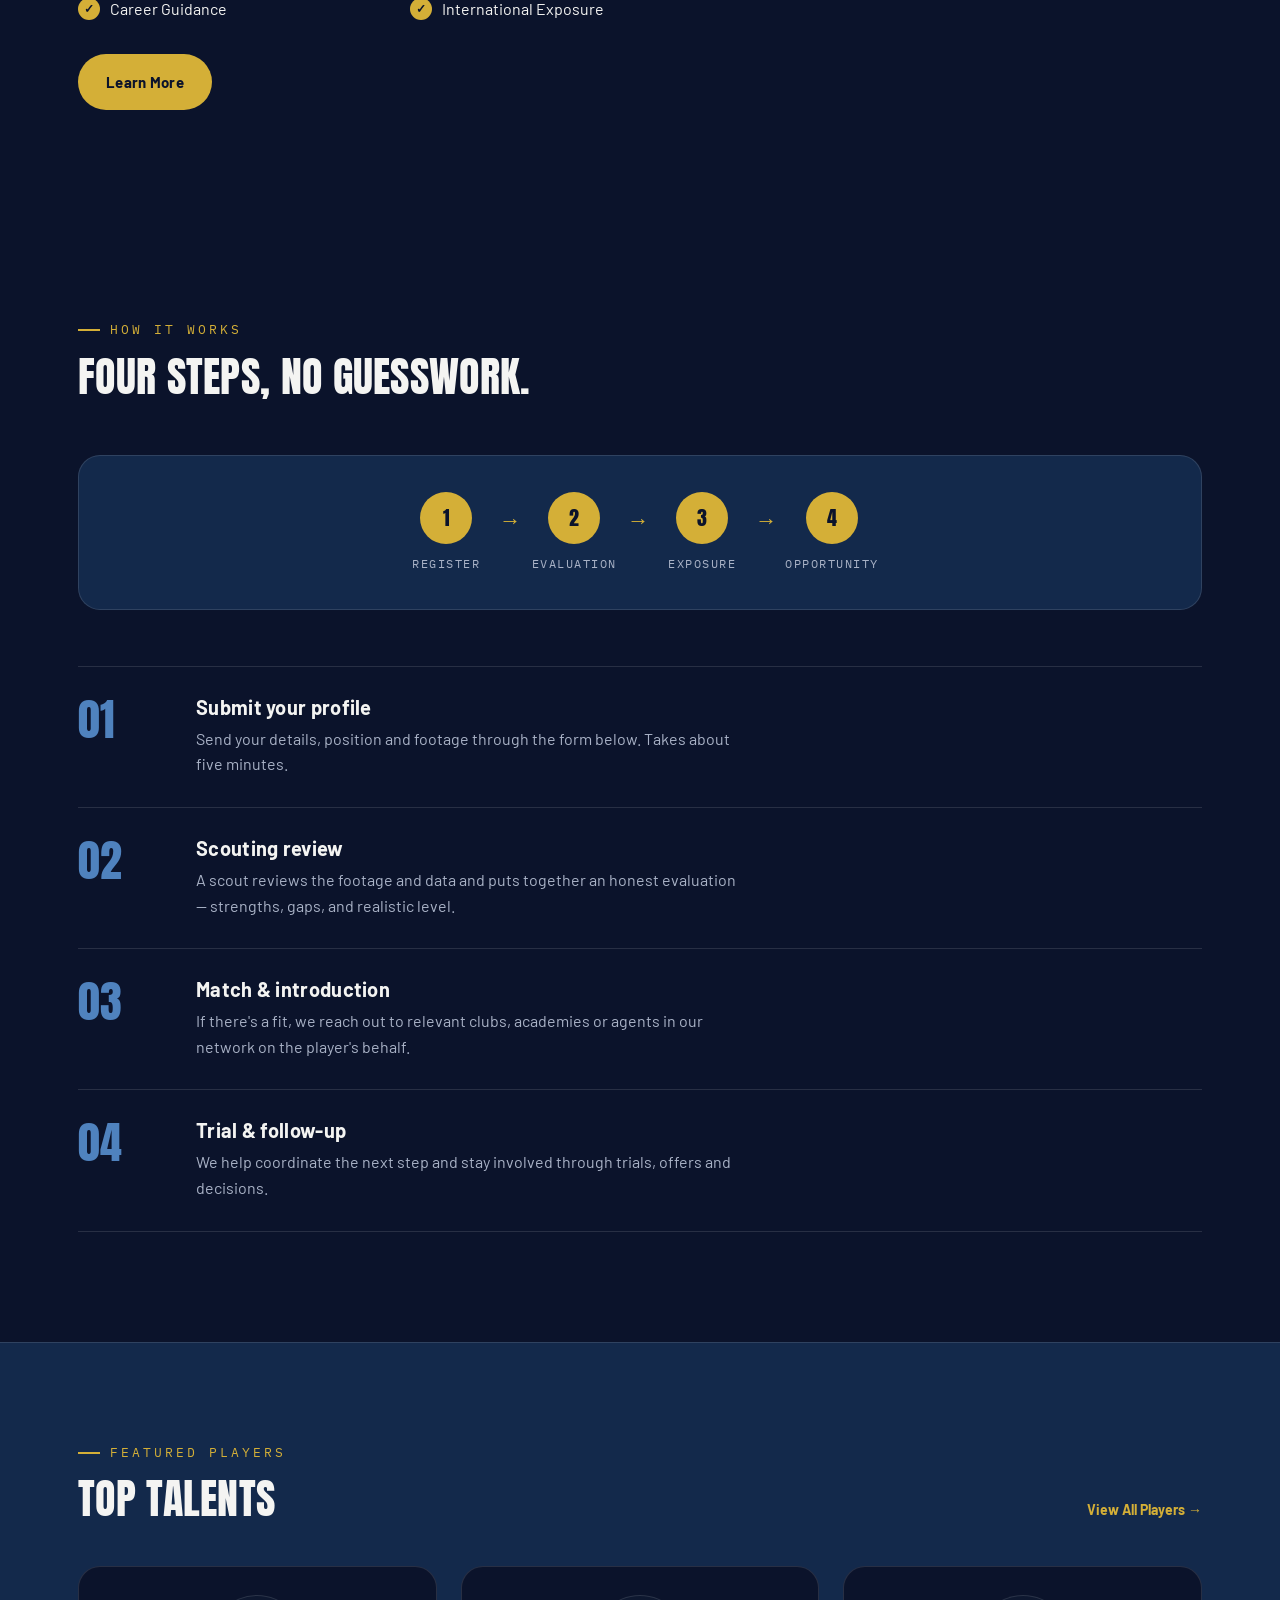
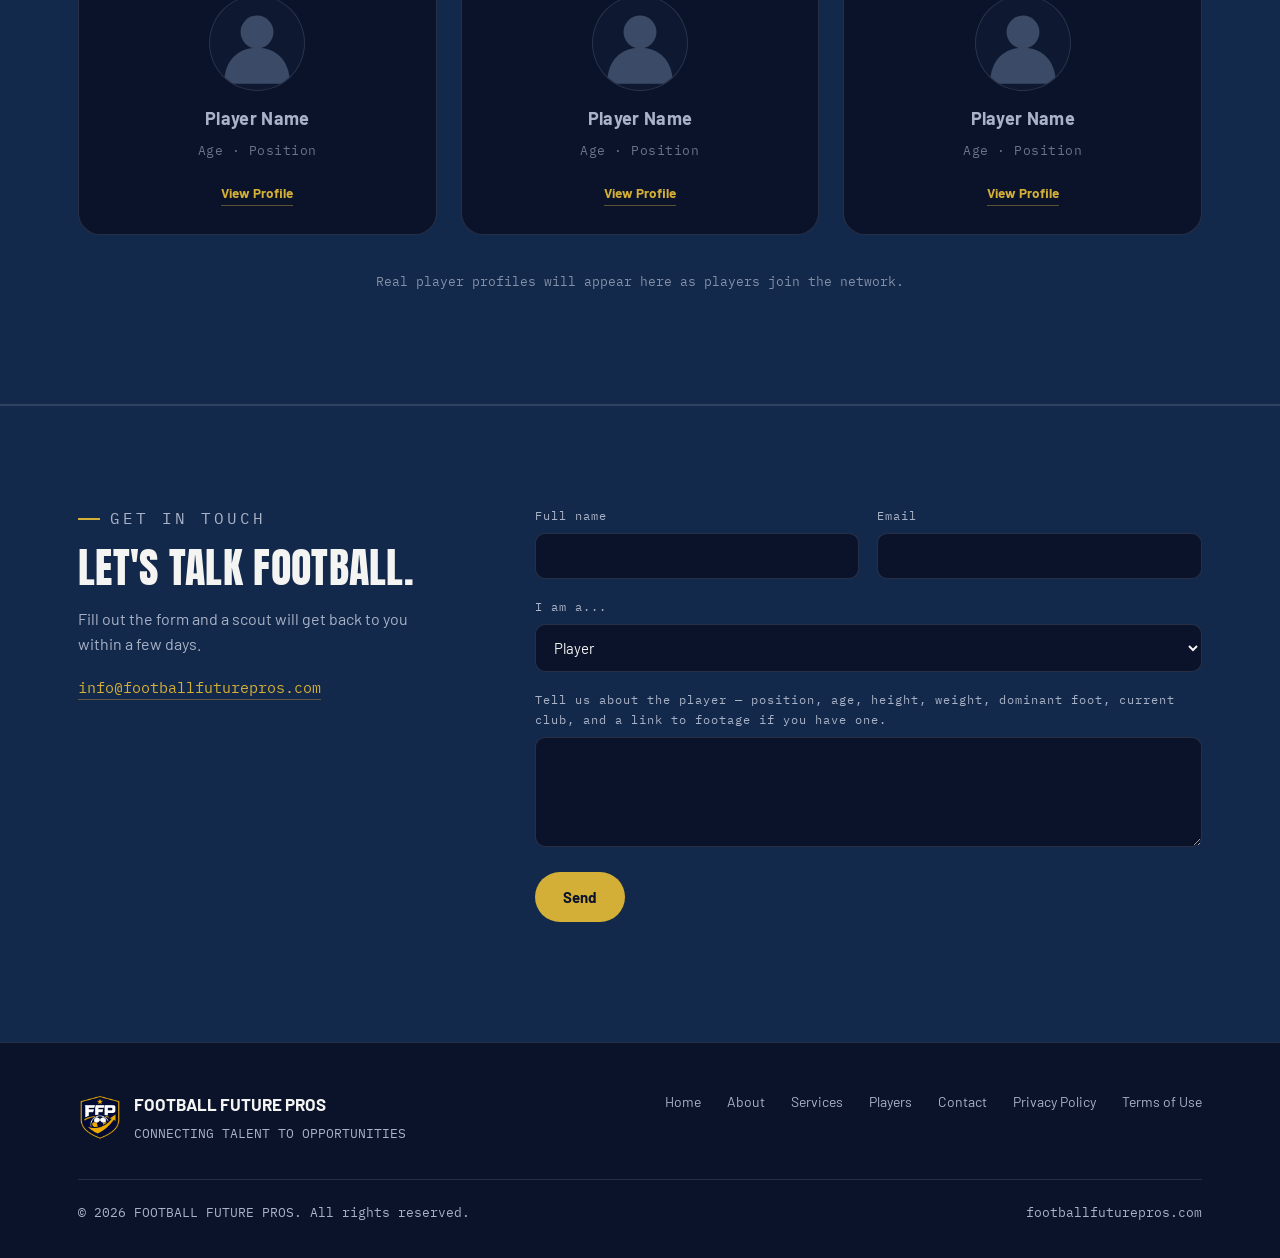
==== commit c903b350: "Site mais enxuto (SITE 2) - remove secoes ate crescermos" ====
--- a/index.html
+++ b/index.html
@@ -38,7 +38,6 @@
       <a href="#about" data-i18n="nav_about">About</a>
       <a href="#process" data-i18n="nav_services">Services</a>
       <a href="#players" data-i18n="nav_players_link">Players</a>
-      <a href="#clubs" data-i18n="nav_clubs_link">Clubs</a>
       <a href="#contact" data-i18n="nav_contact">Contact</a>
       <a href="https://instagram.com/ffpros10" target="_blank" rel="noopener" class="nav-social" aria-label="Instagram">
         <svg width="22" height="22" viewBox="0 0 24 24" aria-hidden="true">
@@ -130,62 +129,6 @@
     </div>
   </section>
 
-  <!--
-    STATS BAR — placeholders on purpose.
-    Once you have real numbers, replace the "—" inside each .stat-num span below.
-    Example: <span class="stat-num">1,240+</span>
-  -->
-  <section class="stats-bar">
-    <div class="wrap">
-      <div class="stats-grid">
-        <div class="stat-item">
-          <span class="stat-num">—</span>
-          <span class="stat-label" data-i18n="stats_item1">Players Evaluated</span>
-        </div>
-        <div class="stat-item">
-          <span class="stat-num">—</span>
-          <span class="stat-label" data-i18n="stats_item2">Clubs Connected</span>
-        </div>
-        <div class="stat-item">
-          <span class="stat-num">—</span>
-          <span class="stat-label" data-i18n="stats_item3">Countries</span>
-        </div>
-        <div class="stat-item">
-          <span class="stat-num">—</span>
-          <span class="stat-label" data-i18n="stats_item4">Successful Opportunities</span>
-        </div>
-      </div>
-    </div>
-  </section>
-
-  <!-- TRUST STRIP -->
-  <section class="trust">
-    <div class="wrap">
-      <div class="trust-grid">
-        <div class="trust-item reveal">
-          <span class="trust-big">3</span>
-          <h3 data-i18n="trust4_title">Languages</h3>
-          <p data-i18n="trust4_desc">English, Português and Español, so nothing gets lost.</p>
-        </div>
-        <div class="trust-item reveal">
-          <span class="trust-big">100%</span>
-          <h3 data-i18n="trust1_title">Video-Based Evaluation</h3>
-          <p data-i18n="trust1_desc">Every player is reviewed on footage and match data before anything is promised.</p>
-        </div>
-        <div class="trust-item reveal">
-          <span class="trust-big">✓</span>
-          <h3 data-i18n="trust2_title">Verified Contacts</h3>
-          <p data-i18n="trust2_desc">We work directly with club scouts, academy staff and licensed agents.</p>
-        </div>
-        <div class="trust-item reveal">
-          <span class="trust-big">✓</span>
-          <h3 data-i18n="trust3_title">Straight Answers</h3>
-          <p data-i18n="trust3_desc">If a player isn't ready yet, we say so — and tell them what to work on.</p>
-        </div>
-      </div>
-    </div>
-  </section>
-
   <!-- ABOUT -->
   <section class="about" id="about">
     <div class="wrap about-grid">
@@ -217,27 +160,6 @@
     </div>
   </section>
 
-  <!-- SAMPLE SCOUT REPORT -->
-  <section class="sample" id="sample">
-    <div class="wrap sample-grid">
-      <div>
-        <p class="eyebrow" data-i18n="sample_eyebrow">SEE THE PROCESS</p>
-        <h2 class="reveal" data-i18n="sample_title">This is what an evaluation looks like.</h2>
-        <p data-i18n="sample_body">Every player we evaluate gets a written report like this one — clear ratings, honest notes, and a straight answer about their level.</p>
-      </div>
-      <div class="report-card reveal" id="sampleCard">
-        <span class="rc-sample-tag" data-i18n="sample_tag">SAMPLE FORMAT — NOT A REAL PLAYER</span>
-        <div class="rc-top"><span data-i18n="card_title">SCOUT REPORT</span><span data-i18n="card_number">N° 04</span></div>
-        <div class="rc-name" data-i18n="card_name">Player Dossier</div>
-        <div class="rc-pos" data-i18n="card_pos">FWD · AGE 17 · BRA</div>
-        <div class="rc-bar"><span class="rc-label" data-i18n="card_pace">PACE</span><div class="rc-track"><div class="rc-fill" data-pct="88"></div></div></div>
-        <div class="rc-bar"><span class="rc-label" data-i18n="card_vision">VISION</span><div class="rc-track"><div class="rc-fill" data-pct="76"></div></div></div>
-        <div class="rc-bar"><span class="rc-label" data-i18n="card_finish">FINISHING</span><div class="rc-track"><div class="rc-fill" data-pct="91"></div></div></div>
-        <span class="rc-stamp" data-i18n="card_stamp">RECOMMENDED</span>
-      </div>
-    </div>
-  </section>
-
   <!-- PROCESS -->
   <section class="process" id="process">
     <div class="wrap">
@@ -283,24 +205,6 @@
           <span class="process-step">04</span>
           <div><h3 data-i18n="p4_title">Trial &amp; follow-up</h3><p data-i18n="p4_desc">We help coordinate the next step and stay involved through trials, offers and decisions.</p></div>
         </div>
-      </div>
-    </div>
-  </section>
-
-  <!-- CLUBS -->
-  <section class="clubs" id="clubs">
-    <div class="wrap clubs-grid">
-      <div>
-        <p class="eyebrow" data-i18n="fc_eyebrow">FOR CLUBS &amp; ACADEMIES</p>
-        <h2 class="reveal" data-i18n="fc_title">A pipeline of pre-evaluated talent.</h2>
-        <p data-i18n="clubs_p">Tell us your position, age bracket and level requirements. We send pre-evaluated players who actually fit the brief, with footage and scouting notes attached.</p>
-        <ul class="check-list check-list-dark">
-          <li><span data-i18n="fc_item1">Player Database</span></li>
-          <li><span data-i18n="fc_item2">Custom Scouting</span></li>
-          <li><span data-i18n="fc_item3">Recruitment Support</span></li>
-          <li><span data-i18n="fc_item4">Talent Identification</span></li>
-        </ul>
-        <a href="#contact" class="btn btn-outline-dark" data-i18n="learn_more">Learn More</a>
       </div>
     </div>
   </section>
@@ -349,17 +253,6 @@
     </div>
   </section>
 
-  <!-- CTA BAND -->
-  <section class="cta-band">
-    <div class="wrap">
-      <h2 class="reveal" data-i18n="cta_title">Ready to Take Your Football Career to the Next Level?</h2>
-      <p data-i18n="cta_sub">Become part of Football Future Pros today.</p>
-      <div class="hero-ctas">
-        <a href="#contact" class="btn btn-gold" data-i18n="cta_player">Register Now</a>
-      </div>
-    </div>
-  </section>
-
   <!-- CONTACT -->
   <section class="contact" id="contact">
     <div class="wrap contact-grid">
@@ -421,7 +314,6 @@
         <a href="#about" data-i18n="nav_about">About</a>
         <a href="#process" data-i18n="nav_services">Services</a>
         <a href="#players" data-i18n="nav_players_link">Players</a>
-        <a href="#clubs" data-i18n="nav_clubs_link">Clubs</a>
         <a href="#contact" data-i18n="nav_contact">Contact</a>
         <a href="privacy.html" data-i18n="nav_privacy">Privacy Policy</a>
         <a href="terms.html" data-i18n="nav_terms">Terms of Use</a>
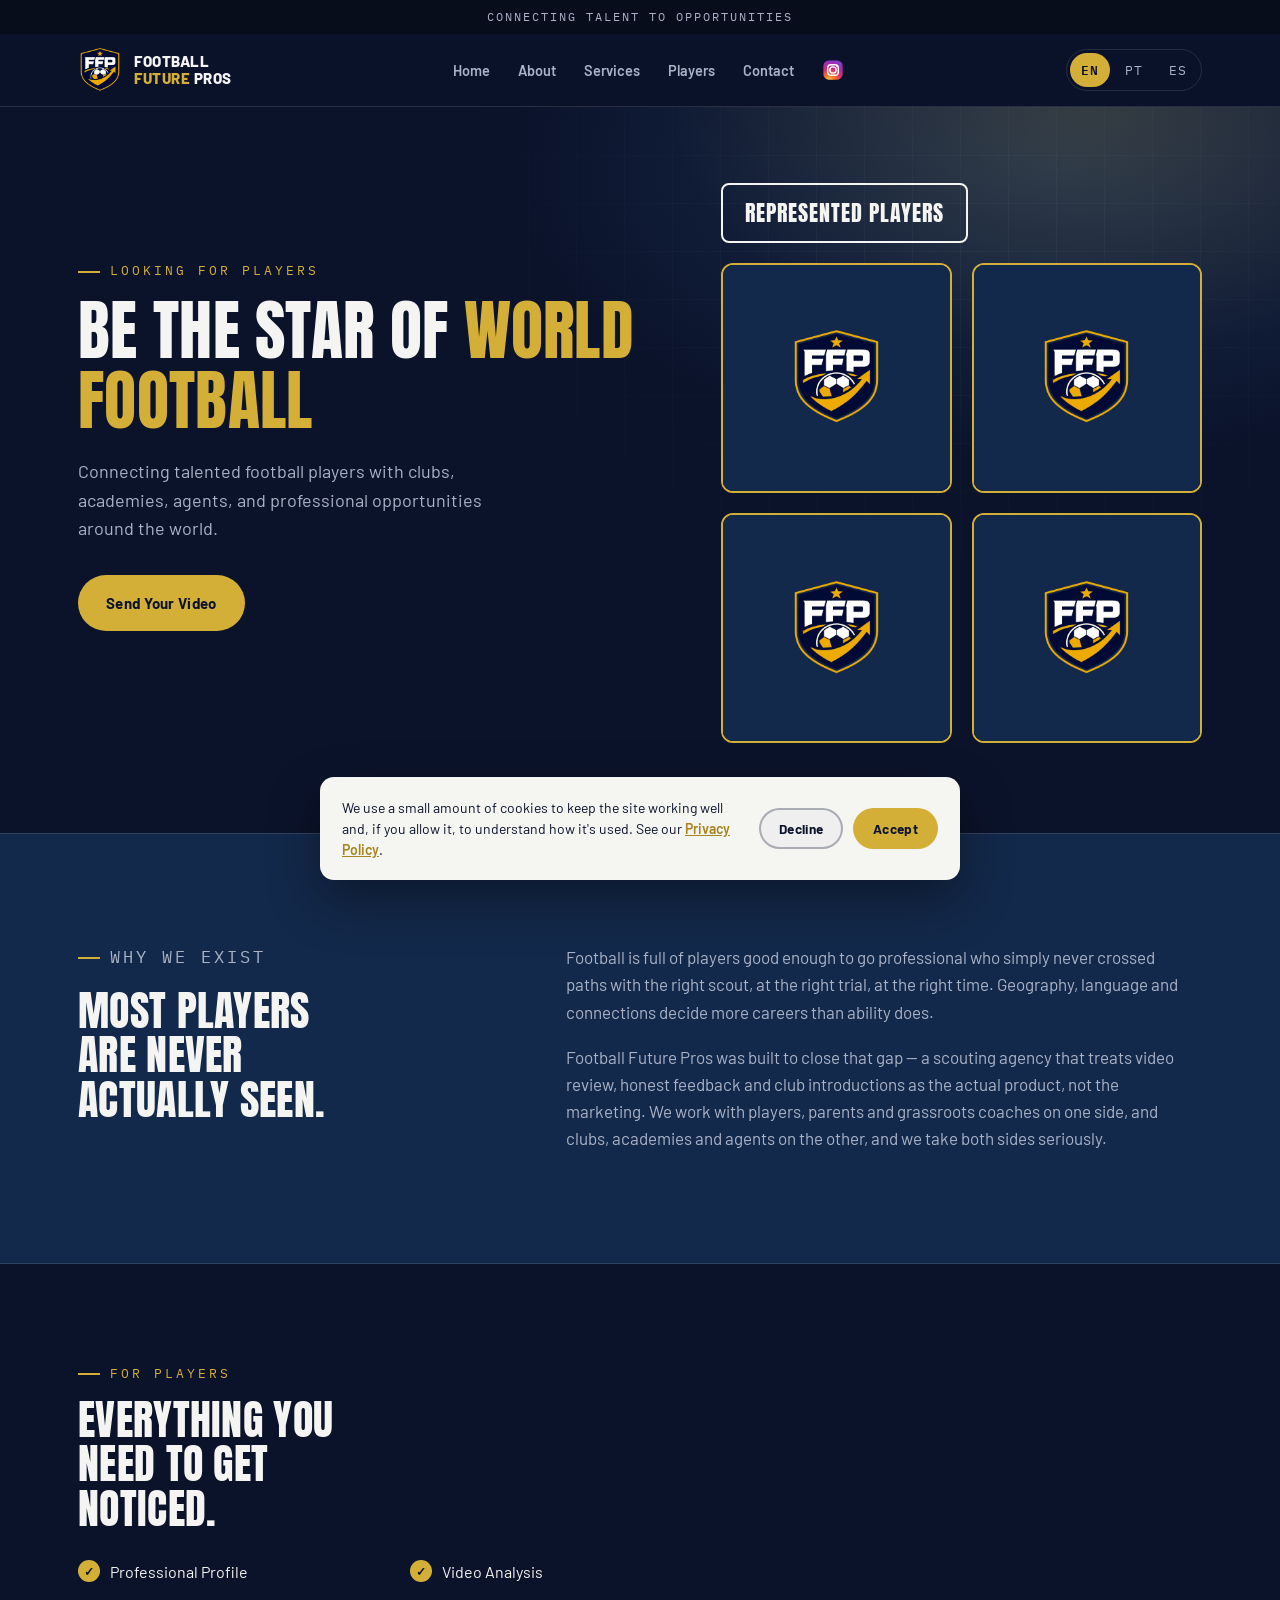
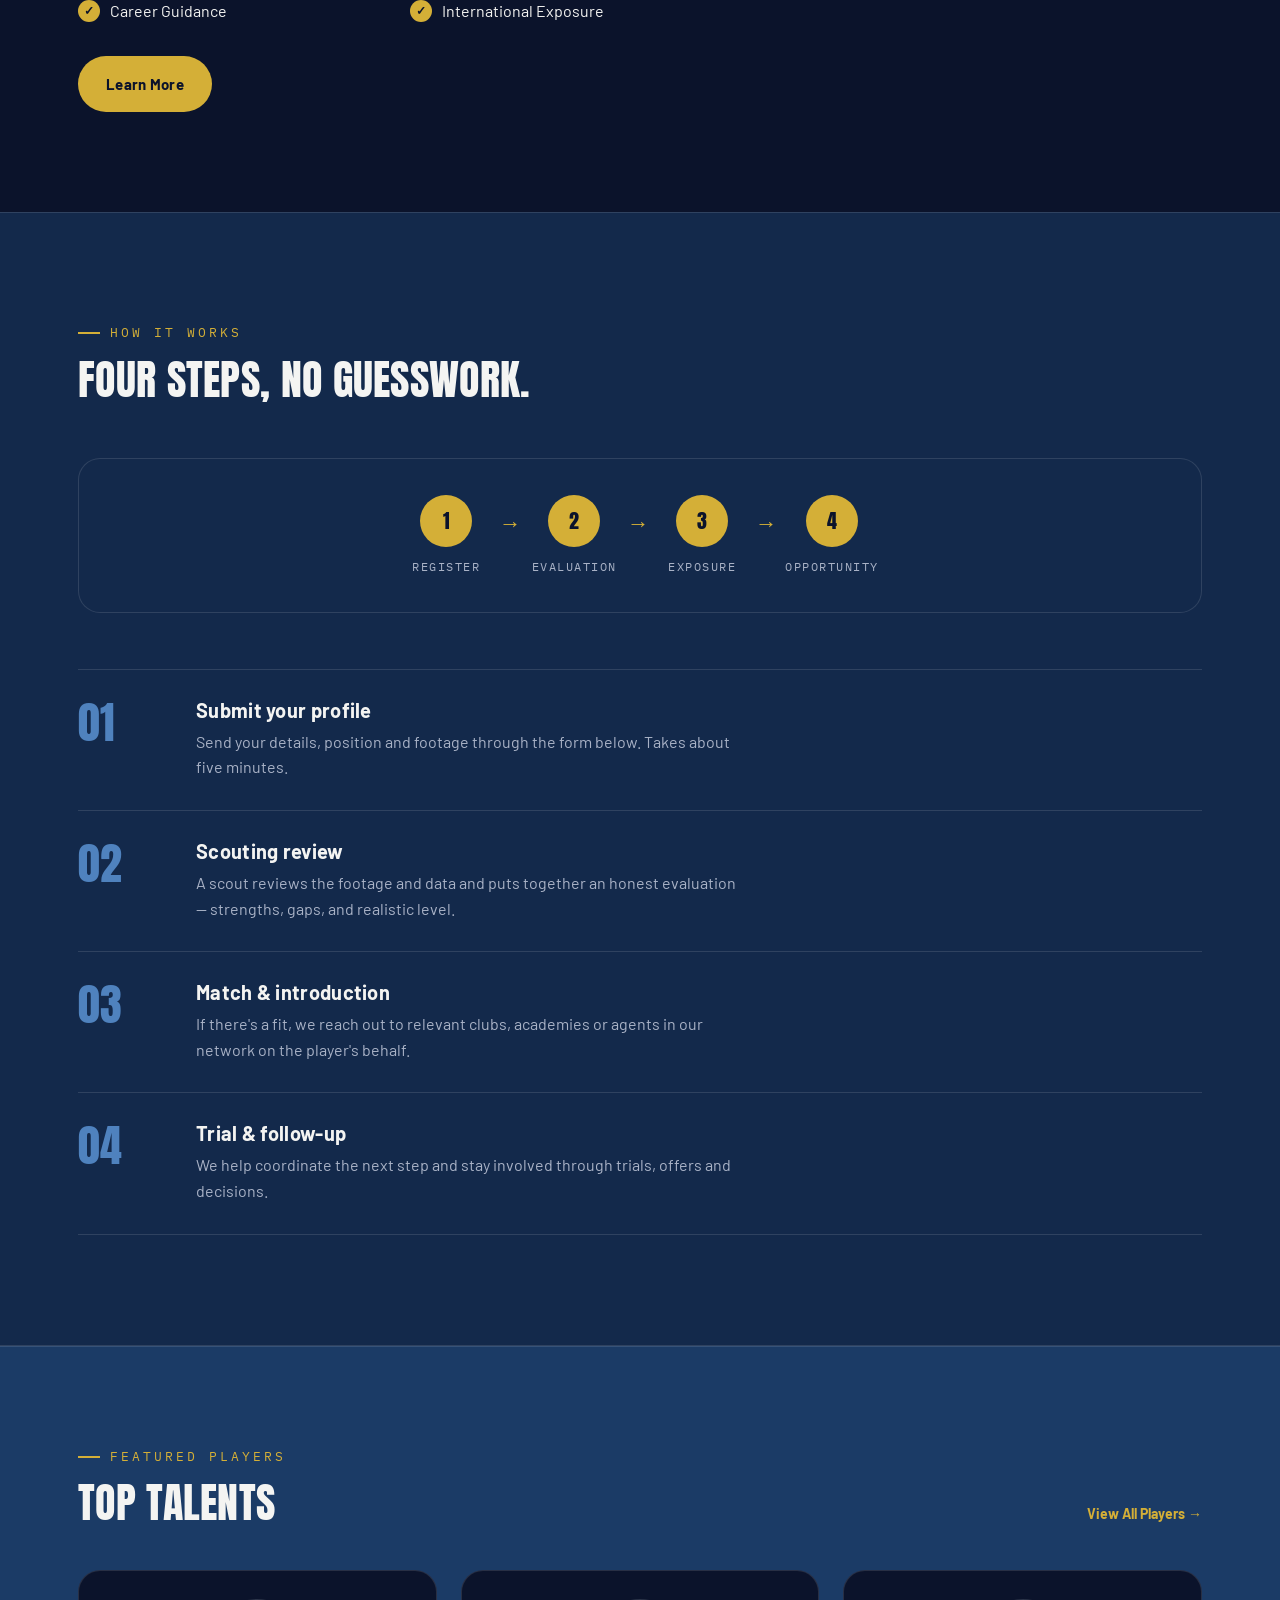
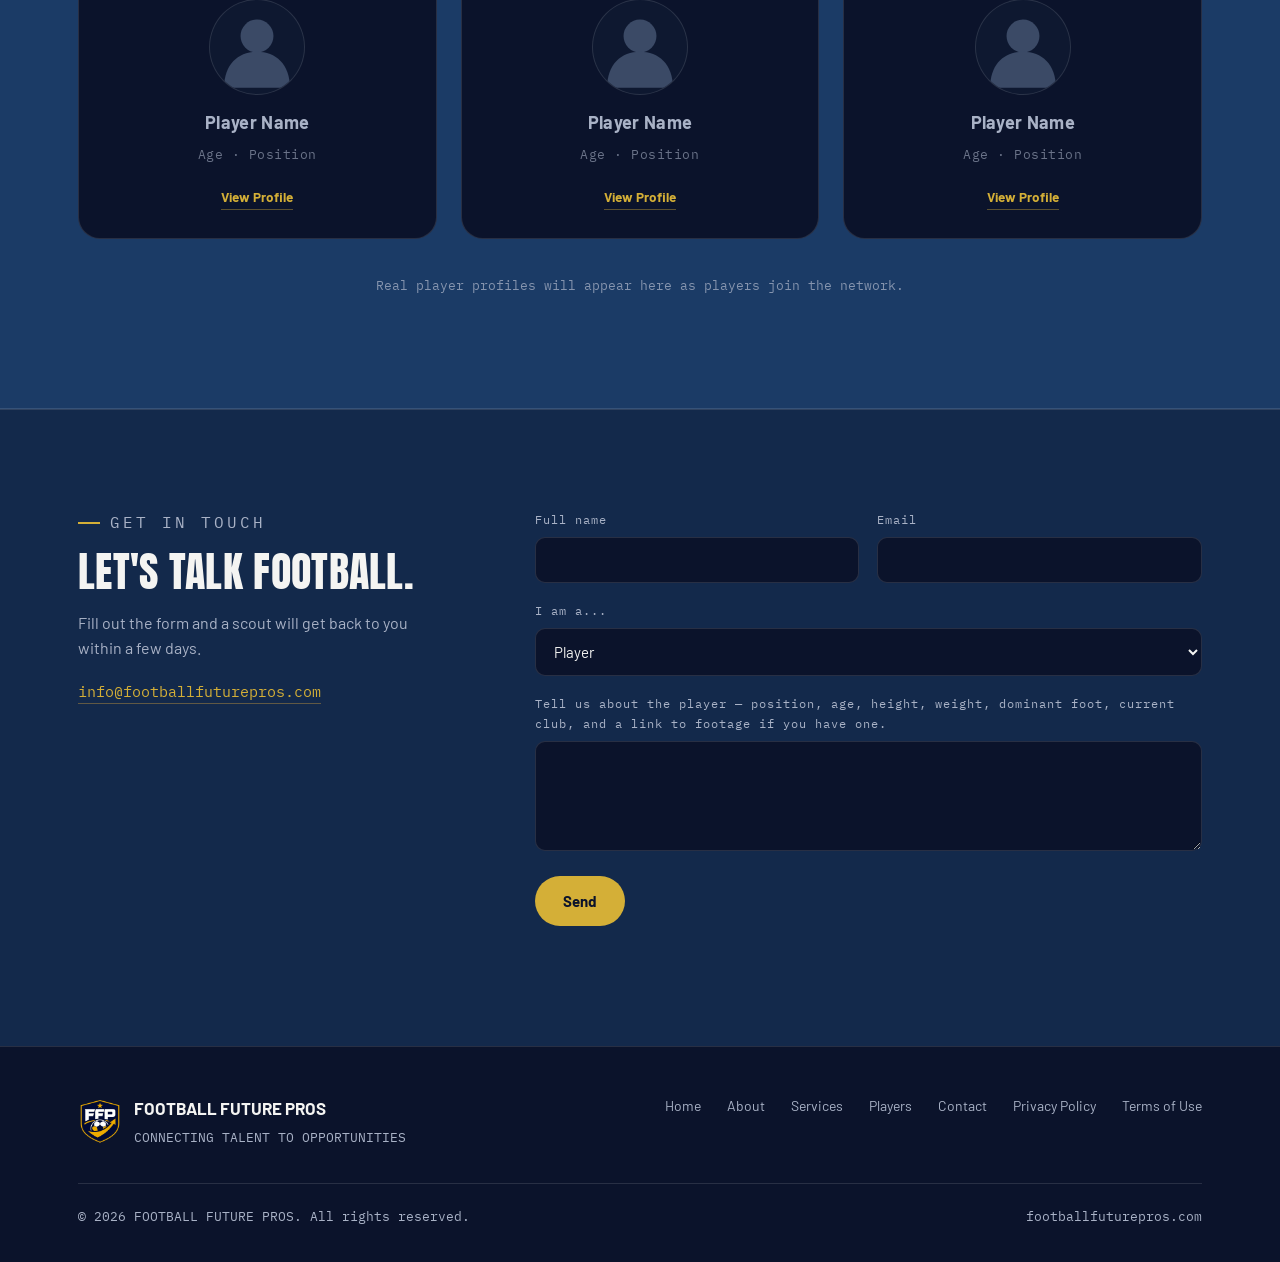
==== commit 79107aab: "Remove botao Encontrar Jogadores e link Veja como funciona do hero" ====
--- a/index.html
+++ b/index.html
@@ -80,9 +80,7 @@
         <p class="hero-sub" data-i18n="hero_sub">Connecting talented football players with clubs, academies, agents, and professional opportunities around the world.</p>
         <div class="hero-ctas">
           <a href="#contact" class="btn btn-gold" data-i18n="hero_cta_player">Get Scouted</a>
-          <a href="#players" class="btn btn-outline" data-i18n="hero_cta_club">Find Players</a>
-        </div>
-        <a href="#process" class="hero-scroll"><span data-i18n="hero_scroll">See how it works</span> ↓</a>
+        </div>
       </div>
 
       <div class="agenciados reveal">
--- a/styles.css
+++ b/styles.css
@@ -3,6 +3,7 @@
 :root{
   --pitch-ink:#0B132B;
   --pitch-ink-2:#13294B;
+  --pitch-ink-3:#1B3B66;
   --floodlight:#F4F4F2;
   --floodlight-dim:#A9B2C6;
   --turf:#3E6B9E;
@@ -225,7 +226,7 @@
 @media (max-width:560px){.trust-grid{grid-template-columns:1fr;}}
 
 /* About */
-.about{padding:110px 0;}
+.about{padding:110px 0;background:var(--pitch-ink-2);border-top:1px solid var(--line-dark);border-bottom:1px solid var(--line-dark);}
 .about-grid{display:grid;grid-template-columns:0.8fr 1.2fr;gap:64px;align-items:start;}
 .about h2{font-size:clamp(28px,3.6vw,42px);max-width:14ch;}
 .about p{color:var(--floodlight-dim);font-size:17px;margin:0 0 18px;max-width:62ch;}
@@ -245,7 +246,7 @@
 @media (max-width:560px){.svc-grid{grid-template-columns:1fr;}}
 
 /* Process */
-.process{padding:110px 0;}
+.process{padding:110px 0;background:var(--pitch-ink-2);border-top:1px solid var(--line-dark);border-bottom:1px solid var(--line-dark);}
 .process-head{max-width:640px;margin-bottom:56px;}
 .process h2{font-size:clamp(28px,3.6vw,42px);}
 .process-list{display:flex;flex-direction:column;}
@@ -342,7 +343,7 @@
 }
 
 /* For Players / For Clubs checklist */
-.fp-fc{padding:100px 0;}
+.fp-fc{padding:100px 0;background:var(--pitch-ink);}
 .fp-fc-card{max-width:640px;}
 .fp-fc-card h2{font-size:clamp(28px,3.6vw,42px);margin:14px 0 28px;max-width:16ch;}
 .check-list{list-style:none;margin:0 0 32px;padding:0;display:grid;grid-template-columns:1fr 1fr;gap:14px 24px;}
@@ -376,7 +377,7 @@
 @media (max-width:820px){.stats-grid{grid-template-columns:1fr 1fr;gap:32px 20px;}}
 
 /* Featured Players (template) */
-.players{padding:100px 0;background:var(--pitch-ink-2);border-top:1px solid var(--line-dark);border-bottom:1px solid var(--line-dark);}
+.players{padding:100px 0;background:var(--pitch-ink-3);border-top:1px solid var(--line-dark);border-bottom:1px solid var(--line-dark);}
 .players-head{max-width:640px;margin-bottom:44px;}
 .players-head h2{font-size:clamp(28px,3.6vw,42px);}
 .players-head-row{display:flex;justify-content:space-between;align-items:flex-end;max-width:none;flex-wrap:wrap;gap:16px;}
